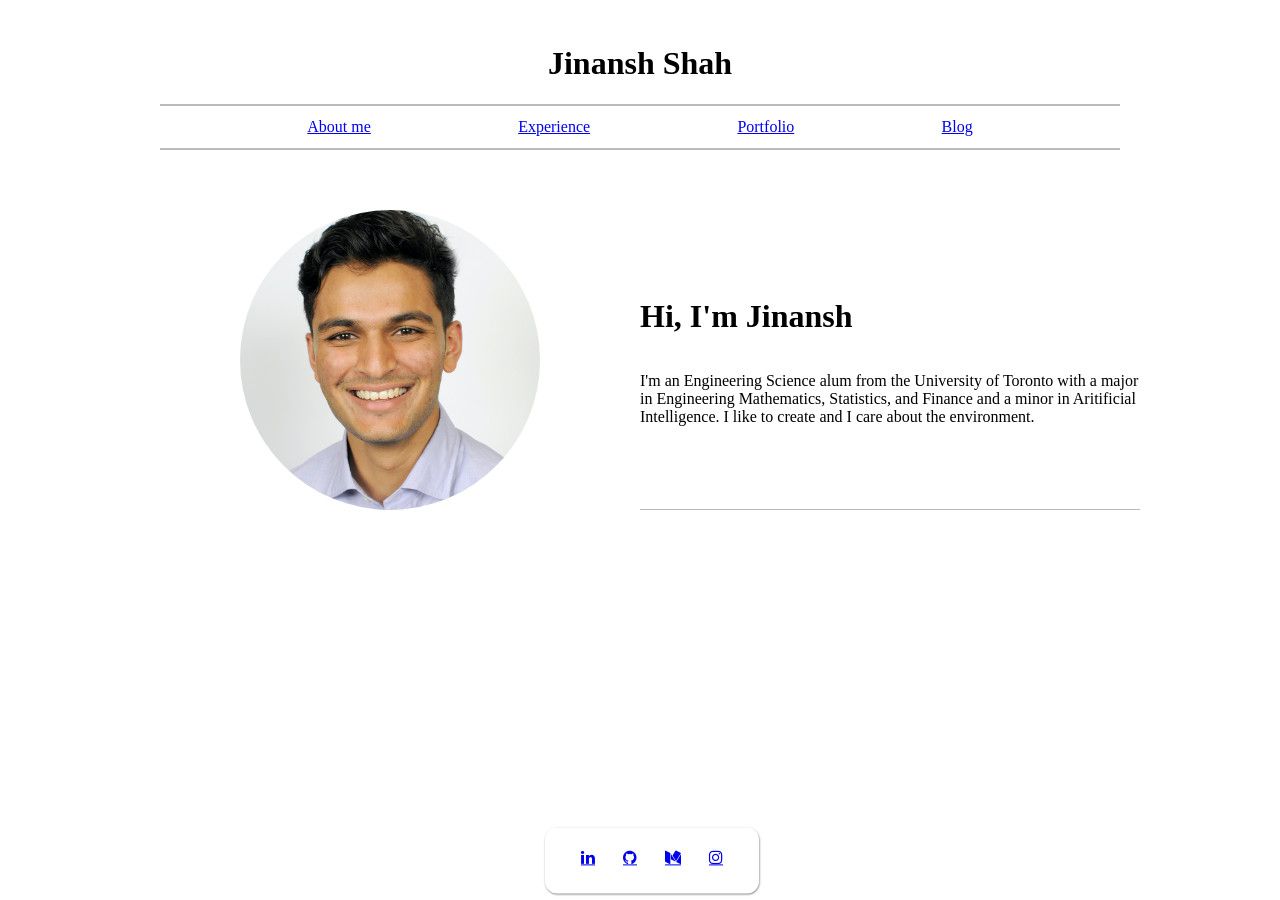
==== index.html @ d00ea39f "adjusted home page" ====
<!DOCTYPE html>
<html>
  <head>
    <script src="index.js"></script>
    <link rel="stylesheet" href="style.css" />
    <meta name="viewport" content="width=device-width, initial-scale=1">
    <title>Jinansh Shah</title>
  </head>
  <body>

    <menu-bar></menu-bar>
    <script src="menuBar.js"></script>
    <div class= "container">
      <div class="left">
        <img class="avatar" src="images/head.JPG" alt="Avatar">
      </div>
      <div class="right" style="border-bottom: 1px solid #bbb">
        <h1>Hi, I'm Jinansh</h1>
        <p>I'm an Engineering Science alum from the University of Toronto with a major in Engineering Mathematics, Statistics, and Finance and a minor in Aritificial Intelligence. I like to create and I care about the environment.</p>
        <!-- <p> On this site you can find out more about the projects I've worked on, read my blogs, and get in touch with me.</p> -->
      </div>
    </div>
    <!-- <profile-card class="center" title="BASc, University Of Toronto" company="Engineering Science - Engineering Mathematics, Statistics, Finance with Artificial Intelligence Minor" date="April 2021"></profile-card>
    <script src="profileCard.js"></script> -->
    <!-- <div class="center subsection">
      <div class="card">
        <h2> Education </h2>
      </div>
      <div class="card" style="margin-top:5%">
        <h2> Skills <h2>
      </div>
    </div>
    <div class= "container">
      <div class="left-text card">
        <h2> Design Strengths </h2>
      </div>
      <div class="right-text card">
        <h2> Areas of Growth </h2>
      </div>
    </div>
    <div class="center bottom">
      <h2> Personal Engineering Design Process </h2>
    </div> -->





    <footer-bar></footer-bar>
    <script src="footerBar.js"></script>
  </body>
</html>
---- style.css ----
/* html{
  display: flex;
  justify-content: center;
} */

summary{
  display: block;
  font-size: 1.5em;
  margin-top: 0.83em;
  margin-bottom: 0.83em;
  margin-left: 0;
  margin-right: 0;
  font-weight: bold;
}
figcaption{
  text-align: center;
  padding: 8px;
}
body{
  margin: auto;
  max-width: 1200px;
}
.card{
  box-shadow: 0.5px 1px 2px #888888;
  border-radius: 12px;
  padding: 24px;
  padding-top: 12px;
  margin-left: 12px;
  margin-right: 12px;
}
.avatar{
  width:300px;
  height:300px;
  object-fit:cover;
  border-radius:50%;
}

.container{
  display:grid;
  grid-template-columns: 50% 50%;
  grid-template-rows: auto;
  padding: 5%;

  max-width: 1000px;
  height: auto;
  margin-left: auto;
  margin-right: auto;
  /* overflow: visible; */
}

.center{
  display:flex;
  flex-direction: column;
  justify-content: center;
  padding: 5%;
  padding-top: 0;
  margin-left: auto;
  margin-right: auto;
  max-width: 1000px;
}

.subsection{
  padding-bottom: 0;
  padding-top: 0;
}

.top{
  padding-top: 10%;
}

.left{
  display: flex;
  justify-content: center;
}

.left-text{
  display:flex;
  flex-direction: column;
  /* justify-content: center; */

  margin-top: 0;
}

.right{
  display:flex;
  flex-direction: column;
  justify-content: center;

  margin-top: 0;
  width: 100%;
}

.right-text{
  display:flex;
  flex-direction: column;

  margin-top: 0;
}

@media screen and (max-width: 800px) {
  .container{
    display:flex;
    flex-direction: column;
    padding: 5%;
  }
  .left-text{
    margin-top: 0;
  }
  .right{
    margin-top: 48px;
  }
  .right-text{
    margin-top: 24px;
  }
  .center{
    margin-top: 0px;
  }
}

@media screen and (max-width: 400px) {
  .avatar{
    width:200px;
    height:200px;
    object-fit:cover;
    border-radius:50%;
  }
  .right{
    margin-top: 12px;
  }
  .container{
    display:flex;
    flex-direction: column;
    padding-bottom: 24px ;
  }
  .bottom{
    padding-bottom: 48px ;
  }
}
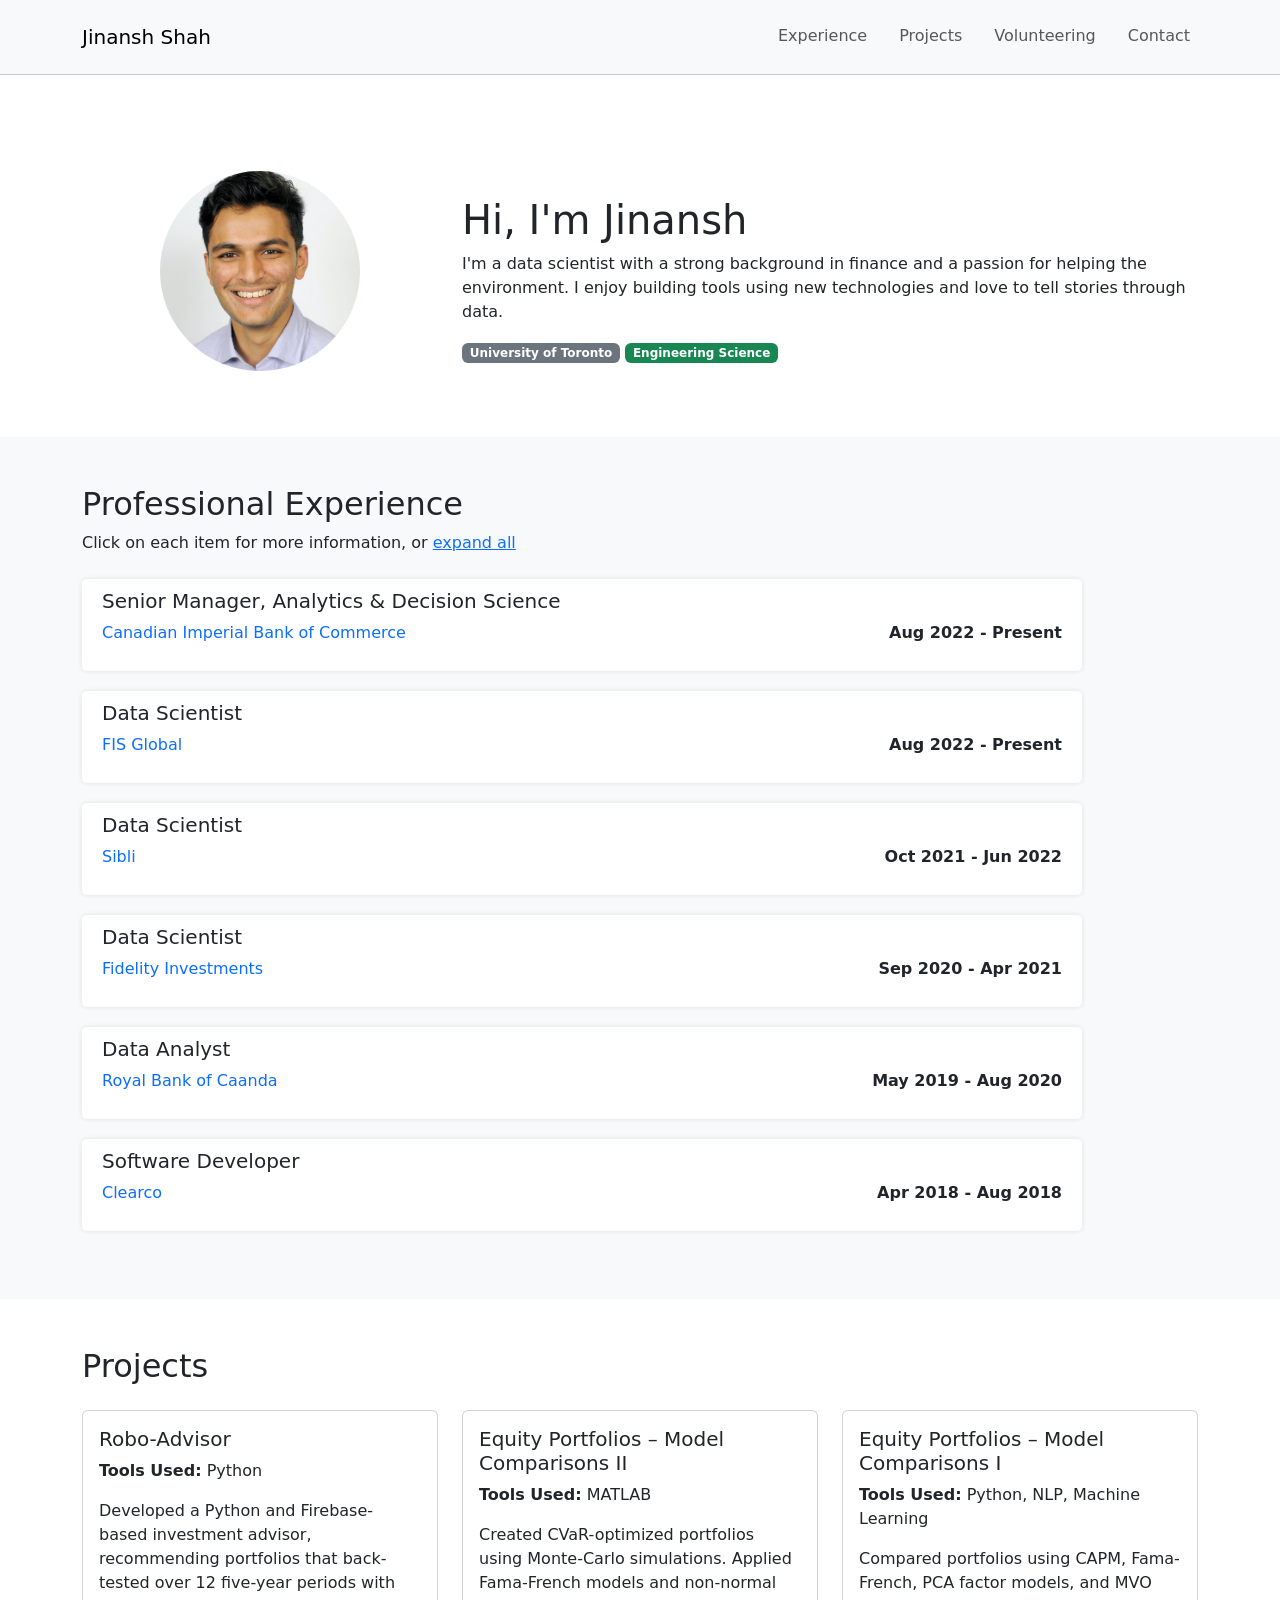
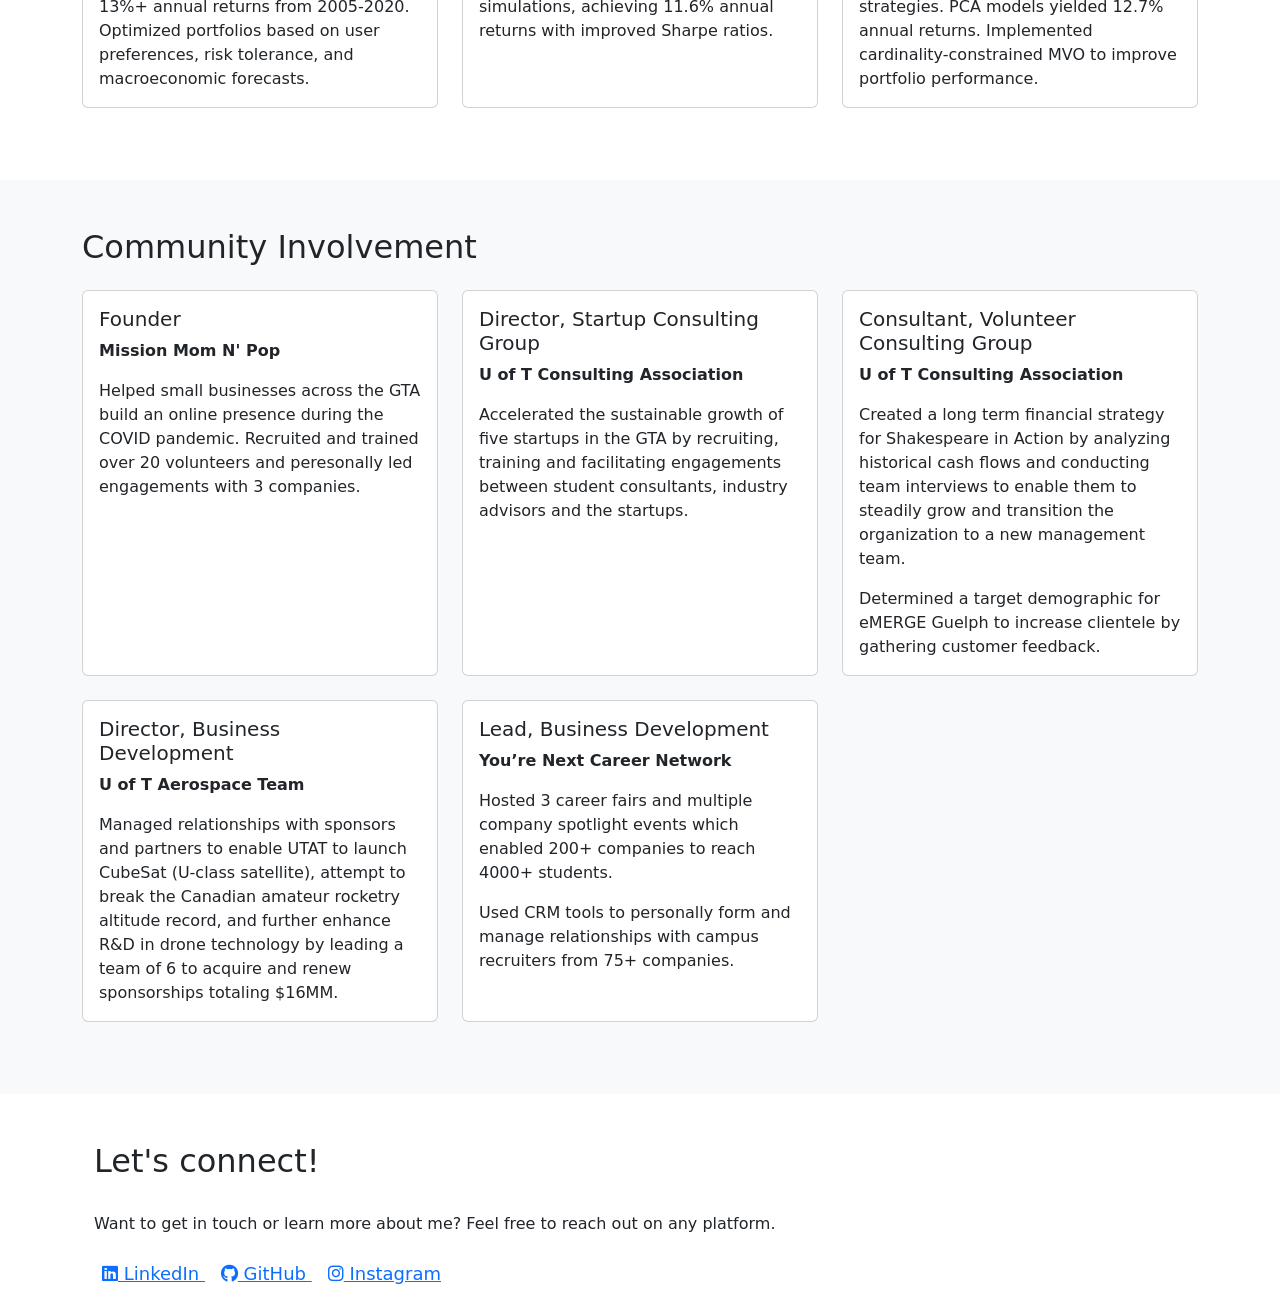
==== commit c1f7495b: "recreated website using bootstrap" ====
--- a/index.html
+++ b/index.html
@@ -1,52 +1,410 @@
 <!DOCTYPE html>
-<html>
-  <head>
-    <script src="index.js"></script>
-    <link rel="stylesheet" href="style.css" />
-    <meta name="viewport" content="width=device-width, initial-scale=1">
-    <title>Jinansh Shah</title>
-  </head>
-  <body>
-
-    <menu-bar></menu-bar>
-    <script src="menuBar.js"></script>
-    <div class= "container">
-      <div class="left">
-        <img class="avatar" src="images/head.JPG" alt="Avatar">
-      </div>
-      <div class="right" style="border-bottom: 1px solid #bbb">
-        <h1>Hi, I'm Jinansh</h1>
-        <p>I'm an Engineering Science alum from the University of Toronto with a major in Engineering Mathematics, Statistics, and Finance and a minor in Aritificial Intelligence. I like to create and I care about the environment.</p>
-        <!-- <p> On this site you can find out more about the projects I've worked on, read my blogs, and get in touch with me.</p> -->
-      </div>
+<html lang="en">
+<head>
+    <meta charset="UTF-8">
+    <meta name="viewport" content="width=device-width, initial-scale=1.0">
+    <meta http-equiv="X-UA-Compatible" content="IE=edge">
+    <title>Jinansh Shah | Data Scientist</title>
+    <link rel="stylesheet" href="style.css">
+     <!-- Bootstrap -->
+    <link href="https://cdn.jsdelivr.net/npm/bootstrap@5.3.0/dist/css/bootstrap.min.css" rel="stylesheet">
+    <!-- Font Awesome for Icons -->
+    <link rel="stylesheet" href="https://cdnjs.cloudflare.com/ajax/libs/font-awesome/6.0.0-beta3/css/all.min.css">
+</head>
+<body>
+    <!-- Navbar -->
+    <nav class="navbar navbar-expand-lg navbar-light bg-light p-3">
+        <div class="container">
+            <a class="navbar-brand" href="#">Jinansh Shah</a>
+            <button class="navbar-toggler" type="button" data-bs-toggle="collapse" data-bs-target="#navbarNav" aria-controls="navbarNav" aria-expanded="false" aria-label="Toggle navigation">
+                <span class="navbar-toggler-icon"></span>
+            </button>
+            <div class="collapse navbar-collapse" id="navbarNav">
+                <ul class="navbar-nav ms-auto nav-underline">
+                    <li class="nav-item">
+                        <a class="nav-link" href="#experience">Experience</a>
+                    </li>
+                    <li class="nav-item">
+                        <a class="nav-link" href="#projects">Projects</a>
+                    </li>
+                    <li class="nav-item">
+                        <a class="nav-link" href="#extracurricular">Volunteering</a>
+                    </li>
+                    <li class="nav-item">
+                        <a class="nav-link" href="#connect">Contact</a> <!-- Added "Connect" link -->
+                    </li>
+                </ul>
+            </div>
+        </div>
+    </nav>
+    <hr class="my-0">
+
+    <!-- Headshot and Welcome Message with Added Padding -->
+    <div class="container mt-5 py-5"> <!-- Added padding on top and bottom -->
+        <div class="row align-items-center">
+            <!-- Headshot -->
+            <div class="col-lg-4 col-md-6 col-sm-12 text-center mb-4 mb-lg-0">
+                <img src="head.JPG" alt="Your Headshot" class="img-fluid rounded-circle" style="max-width: 200px;">
+            </div>
+            <!-- Welcome Message -->
+            <div class="col-lg-8 col-md-6 col-sm-12 text-center text-lg-start">
+                <h1>Hi, I'm Jinansh</h1>
+                <p>I'm a data scientist with a strong background in finance and a passion for helping the environment. I enjoy building tools using new technologies and love to tell stories through data.</p>
+                <p></p>
+                <span class="badge text-bg-secondary">University of Toronto</span>
+                <span class="badge text-bg-success">Engineering Science</span>
+            </div>
+        </div>
     </div>
-    <!-- <profile-card class="center" title="BASc, University Of Toronto" company="Engineering Science - Engineering Mathematics, Statistics, Finance with Artificial Intelligence Minor" date="April 2021"></profile-card>
-    <script src="profileCard.js"></script> -->
-    <!-- <div class="center subsection">
-      <div class="card">
-        <h2> Education </h2>
-      </div>
-      <div class="card" style="margin-top:5%">
-        <h2> Skills <h2>
-      </div>
-    </div>
-    <div class= "container">
-      <div class="left-text card">
-        <h2> Design Strengths </h2>
-      </div>
-      <div class="right-text card">
-        <h2> Areas of Growth </h2>
-      </div>
-    </div>
-    <div class="center bottom">
-      <h2> Personal Engineering Design Process </h2>
-    </div> -->
-
-
-
-
-
-    <footer-bar></footer-bar>
-    <script src="footerBar.js"></script>
-  </body>
+    <!-- <hr class="my-0"> -->
+
+
+
+
+    <!-- Experience Section with Dates on the Left -->
+    <section id="experience" class="py-5 bg-light">
+        <div class="container">
+            <h2 class="mb-2 ">Professional Experience</h2>
+            <p class="mb-4">Click on each item for more information, or <a class="link-underline-opacity-4" data-bs-toggle="collapse" data-bs-target=".multi-collapse" style="margin-top: -4px;">expand all</a></p>
+            <div class="timeline">
+                <!-- Today's Date -->
+                <div class="timeline-item">
+                    <div class="timeline-date" id="today-date"></div>
+                    <div class="timeline-dot"></div>
+                    <h5 id="today-label">Today</h5> <!-- Added id to "Today" h5 -->
+                </div>
+                <!-- Job 1 -->
+                <div class="timeline-item">
+                    <div class="timeline-date">Aug 2022</div>
+                    <div class="timeline-dot"></div>
+                    <div class="timeline-content">
+
+                        <div data-bs-toggle="collapse" href="#job1" role="button" aria-expanded="false" aria-controls="job1">
+                            <h5>
+                                Senior Manager, Analytics & Decision Science
+                            </h5>
+                            <div class="d-flex justify-content-between align-items-center">
+                                <!-- Link to Company -->
+                                <a href="https://cibc.com/" class="link-primary link-underline-opacity-0 me-1" target="_blank">
+                                    <p>Canadian Imperial Bank of Commerce</p>
+                                </a>
+                                <!-- Duration -->
+                                <p><strong>Aug 2022 - Present</strong> </p>
+                            </div>
+                            
+                        </div>
+                        <div class="collapse multi-collapse" id="job1">
+                            
+                            <ul>
+                                <li>
+                                    Generated $10MM by deploying machine learning models and executing strategy to optimize mortgage renewals
+                                </li>
+                                <li>
+                                    Reduced hedging costs by $12MM by developing classification models using scikit-learn, XGBoost and Tableau
+                                </li>
+                                <li>
+                                    Developed and maintained a Client Behaviour Dataset using SAS reducing model development time by 20%
+                                </li>
+                                <li>
+                                    Designed a Model Monitoring framework using SAS, Python, and Tableau enabling error resolution in real-time
+                                </li>
+                                <li>
+                                    Co-founded the Innovation Committee on-boarding 90% of colleagues from cross-functional teams to new tools and technologies through monthly workshops and newsletters
+                                </li>
+                            </ul>
+                        </div>
+                    </div>
+                </div>
+                <!-- Job 2 -->
+                <div class="timeline-item">
+                    <div class="timeline-date">Aug 2022</div>
+                    <div class="timeline-dot"></div>
+                    <div class="timeline-content">
+
+                        <div data-bs-toggle="collapse" href="#job2" role="button" aria-expanded="false" aria-controls="job2">
+                            <h5>
+                                Data Scientist
+                            </h5>
+                            <div class="d-flex justify-content-between align-items-center">
+                                <!-- Link to Company -->
+                                <a href="https://www.fisglobal.com/" class="link-primary link-underline-opacity-0 me-1" target="_blank">
+                                    <p>FIS Global</p>
+                                </a>
+                                <!-- Duration -->
+                                <p><strong>Aug 2022 - Present</strong> </p>
+                            </div>
+                            
+                        </div>
+                        <div class="collapse multi-collapse" id="job2">
+                            <ul>
+                                <li>
+                                    Developed data-driven KPI dashboards using Power BI and SQL, providing the Board of Directors of a publicly traded $46B company with historical and future risks, priorities, and budgets
+                                </li>
+                                <li>
+                                    Reduced manual risk assessment of technology infrastructure used to transfer US$50T worldwide by 99% and automated remediation processes, leveraging data analysis to support technology teams globally
+                                </li>
+                            </ul>
+                        </div>
+                    </div>
+                </div>
+                <!-- Job 3 -->
+                <div class="timeline-item">
+                    <div class="timeline-date">Oct 2021</div>
+                    <div class="timeline-dot"></div>
+                    <div class="timeline-content">
+
+                        <div data-bs-toggle="collapse" href="#job3" role="button" aria-expanded="false" aria-controls="job3">
+                            <h5>
+                                Data Scientist
+                            </h5>
+                            <div class="d-flex justify-content-between align-items-center">
+                                <!-- Link to Company -->
+                                <a href="https://sibli.ai/" class="link-primary link-underline-opacity-0 me-1" target="_blank">
+                                    <p>Sibli</p>
+                                </a>
+                                <!-- Duration -->
+                                <p><strong>Oct 2021 - Jun 2022</strong> </p>
+                            </div>
+                            
+                        </div>
+                        <div class="collapse multi-collapse" id="job3">
+                            <ul>
+                                <li>
+                                    Delivered an LLM model that classified ESG news for a large hedge fund using PyTorch and Scikit Learn
+                                </li>
+                                <li>
+                                    Improved data quality by 95% by evaluating 10,000 news sources and integrating 435 sources to the data pipeline
+                                </li>
+                                <li>
+                                    Trained transformers, summarizers, classifiers and entity recognition models to classify ESG news articles using multiple Azure VMs and GCP BigQuery
+                                </li>
+                            </ul>
+                        </div>
+                    </div>
+                </div>
+                <!-- Job 4 -->
+                <div class="timeline-item">
+                    <div class="timeline-date">Sep 2020</div>
+                    <div class="timeline-dot"></div>
+                    <div class="timeline-content">
+
+                        <div data-bs-toggle="collapse" href="#job4" role="button" aria-expanded="false" aria-controls="job4">
+                            <h5>
+                                Data Scientist
+                            </h5>
+                            <div class="d-flex justify-content-between align-items-center">
+                                <!-- Link to Company -->
+                                <a href="https://www.fidelity.ca/en/" class="link-primary link-underline-opacity-0 me-1" target="_blank">
+                                    <p>Fidelity Investments</p>
+                                </a>
+                                <!-- Duration -->
+                                <p><strong>Sep 2020 - Apr 2021</strong> </p>
+                            </div>
+                            
+                        </div>
+                        <div class="collapse multi-collapse" id="job4">
+                            <ul>
+                                <li>
+                                    Optimized marketing spend by analyzing customer journeys across 10 digital marketing channels and developing a marketing attribution framework using Python and R
+                                </li>
+                                <li>
+                                    Delivered a 25 page thesis comparing Shapley Value Models with other heuristic martketing attribution models
+                                </li>
+                            </ul>
+                        </div>
+                    </div>
+                </div>
+                <!-- Job 5 -->
+                <div class="timeline-item">
+                    <div class="timeline-date">May 2019</div>
+                    <div class="timeline-dot"></div>
+                    <div class="timeline-content">
+
+                        <div data-bs-toggle="collapse" href="#job5" role="button" aria-expanded="false" aria-controls="job5">
+                            <h5>
+                                Data Analyst
+                            </h5>
+                            <div class="d-flex justify-content-between align-items-center">
+                                <!-- Link to Company -->
+                                <a href="https://www.rbcroyalbank.com/" class="link-primary link-underline-opacity-0 me-1" target="_blank">
+                                    <p>Royal Bank of Caanda</p>
+                                </a>
+                                <!-- Duration -->
+                                <p><strong>May 2019 - Aug 2020</strong> </p>
+                            </div>
+                            
+                        </div>
+                        <div class="collapse multi-collapse" id="job5">
+                            <ul>
+                                <li>
+                                    Improved resource allocation of a $300B portfolio by developing a highly accurate time-series forecast of mortgage acquisition and funding - monthly MAPE 4%
+                                </li>
+                                <li>
+                                    Reduced yearly acquisition costs by $5-7MM by developing a Profit and Loss model using SAS and VBA
+                                </li>
+                                <li>
+                                    Won the Personal & Commercial Banking award for significantly improving team performance - nominated by over 30 team members
+                                </li>
+                            </ul>
+                        </div>
+                    </div>
+                </div>
+                <!-- Job 6 -->
+                <div class="timeline-item">
+                    <div class="timeline-date">Apr 2018</div>
+                    <div class="timeline-dot"></div>
+                    <div class="timeline-content">
+
+                        <div data-bs-toggle="collapse" href="#job6" role="button" aria-expanded="false" aria-controls="job6">
+                            <h5>
+                                Software Developer
+                            </h5>
+                            <div class="d-flex justify-content-between align-items-center">
+                                <!-- Link to Company -->
+                                <a href="https://clear.co/" class="link-primary link-underline-opacity-0 me-1" target="_blank">
+                                    <p>Clearco</p>
+                                </a>
+                                <!-- Duration -->
+                                <p><strong>Apr 2018 - Aug 2018</strong> </p>
+                            </div>
+                            
+                        </div>
+                        <div class="collapse multi-collapse" id="job6">
+                            <ul>
+                                <li>
+                                    Enabled the investment team to generate custom investment offers for e-commerce businesses by projecting cash flows, maintaining IRR, extrapolating the offer space and creating a user interface using Vue.js, node.js, and SQL
+                                </li>
+                                <li>
+                                    Accelerated the offer approval process by 5-7 days by automating background checks and payment plan creation using various external APIs
+                                </li>
+                            </ul>
+                        </div>
+                    </div>
+                </div>
+            </div>
+        </div>
+    </section>
+
+
+    <!-- Projects Section -->
+    <section id="projects" class="py-5">
+        <div class="container">
+            <h2 class="mb-4">Projects</h2>
+            <div class="row">
+                <!-- Project 1 -->
+                <div class="col-lg-4 col-md-6 mb-4">
+                    <div class="card h-100">
+                        <div class="card-body">
+                            <h5 class="card-title">Robo-Advisor</h5>
+                            <p class="card-text"><strong>Tools Used:</strong> Python</p>
+                            <p class="card-text">
+                                Developed a Python and Firebase-based investment advisor, recommending portfolios that back-tested over 12 five-year periods with 13%+ annual returns from 2005-2020. Optimized portfolios based on user preferences, risk tolerance, and macroeconomic forecasts.
+                            </p>
+                        </div>
+                    </div>
+                </div>
+                <!-- Project 2 -->
+                <div class="col-lg-4 col-md-6 mb-4">
+                    <div class="card h-100">
+                        <div class="card-body">
+                            <h5 class="card-title">Equity Portfolios – Model Comparisons II</h5>
+                            <p class="card-text"><strong>Tools Used:</strong> MATLAB</p>
+                            <p class="card-text">Created CVaR-optimized portfolios using Monte-Carlo simulations. Applied Fama-French models and non-normal simulations, achieving 11.6% annual returns with improved Sharpe ratios.</p>
+                        </div>
+                    </div>
+                </div>
+                <!-- Add more projects as needed -->
+                <div class="col-lg-4 col-md-6 mb-4">
+                    <div class="card h-100">
+                        <div class="card-body">
+                            <h5 class="card-title">Equity Portfolios – Model Comparisons I</h5>
+                            <p class="card-text"><strong>Tools Used:</strong> Python, NLP, Machine Learning</p>
+                            <p class="card-text">Compared portfolios using CAPM, Fama-French, PCA factor models, and MVO strategies. PCA models yielded 12.7% annual returns. Implemented cardinality-constrained MVO to improve portfolio performance.</p>
+                        </div>
+                    </div>
+                </div>
+            </div>
+        </div>
+    </section>
+
+
+    <!-- Extracurricular Involvement Section -->
+    <section id="extracurricular" class="py-5 bg-light">
+        <div class="container">
+            <h2 class="mb-4">Community Involvement</h2>
+            <div class="row">
+                <div class="col-lg-4 col-md-6 mb-4">
+                    <div class="card h-100">
+                        <div class="card-body">
+                            <h5 class="card-title">Founder</h5>
+                            <p class="card-text"><strong>Mission Mom N' Pop</strong></p>
+                            <p class="card-text">Helped small businesses across the GTA build an online presence during the COVID pandemic. Recruited and trained over 20 volunteers and peresonally led engagements with 3 companies.</p>
+                        </div>
+                    </div>
+                </div>
+                <!-- Involvement 1 -->
+                <div class="col-lg-4 col-md-6 mb-4">
+                    <div class="card h-100">
+                        <div class="card-body">
+                            <h5 class="card-title">Director, Startup Consulting Group</h5>
+                            <p class="card-text"><strong>U of T Consulting Association</strong></p>
+                            <p class="card-text">Accelerated the sustainable growth of five startups in the GTA by recruiting, training and facilitating engagements between student consultants, industry advisors and the startups.</p>
+                        </div>
+                    </div>
+                </div>
+                <!-- Involvement 2 -->
+                <div class="col-lg-4 col-md-6 mb-4">
+                    <div class="card h-100">
+                        <div class="card-body">
+                            <h5 class="card-title">Consultant, Volunteer Consulting Group</h5>
+                            <p class="card-text"><strong>U of T Consulting Association</strong></p>
+                            <p class="card-text">Created a long term financial strategy for Shakespeare in Action by analyzing historical cash flows and conducting team interviews to enable them to steadily grow and transition the organization to a new management team. </p>
+                            <p class="card-text">Determined a target demographic for eMERGE Guelph to increase clientele by gathering customer feedback.</p>
+                        </div>
+                    </div>
+                </div>
+                <div class="col-lg-4 col-md-6 mb-4">
+                    <div class="card h-100">
+                        <div class="card-body">
+                            <h5 class="card-title">Director, Business Development</h5>
+                            <p class="card-text"><strong>U of T Aerospace Team</strong></p>
+                            <p class="card-text">Managed relationships with sponsors and partners to enable UTAT to launch CubeSat (U-class satellite), attempt to break the Canadian amateur rocketry altitude record, and further enhance R&D in drone technology by leading a team of 6 to acquire and renew sponsorships totaling $16MM.</p>
+                        </div>
+                    </div>
+                </div>
+                <div class="col-lg-4 col-md-6 mb-4">
+                    <div class="card h-100">
+                        <div class="card-body">
+                            <h5 class="card-title">Lead, Business Development</h5>
+                            <p class="card-text"><strong>You’re Next Career Network</strong></p>
+                            <p class="card-text">Hosted 3 career fairs and multiple company spotlight events which enabled 200+ companies to reach 4000+ students. </p>
+                            <p class="card-text">Used CRM tools to personally form and manage relationships with campus recruiters from 75+ companies.</p>
+                        </div>
+                    </div>
+                </div>
+            </div>
+        </div>
+    </section>
+
+    <!-- Footer -->
+    <footer id="connect" class="text-center text-lg-start">
+        <div class="container p-4">
+            <h2 class="py-4">Let's connect! </h2>
+            <p class="mb-4">Want to get in touch or learn more about me? Feel free to reach out on any platform.</p>
+            <a href="https://linkedin.com/in/jinanshshah" target="_blank">
+                <i class="fab fa-linkedin"></i> LinkedIn
+            </a> 
+            <a href="https://github.com/jshah98" target="_blank">
+                <i class="fab fa-github"></i> GitHub
+            </a> 
+            <a href="https://instagram.com/jshah98" target="_blank">
+                <i class="fab fa-instagram"></i> Instagram
+            </a>
+        </div>
+    </footer>
+
+
+    <script src="https://cdn.jsdelivr.net/npm/bootstrap@5.3.0/dist/js/bootstrap.bundle.min.js"></script>
+    <script src="scripts.js"></script>
+</body>
 </html>
--- a/style.css
+++ b/style.css
@@ -1,138 +1,101 @@
-/* html{
-  display: flex;
-  justify-content: center;
-} */
-
-summary{
-  display: block;
-  font-size: 1.5em;
-  margin-top: 0.83em;
-  margin-bottom: 0.83em;
-  margin-left: 0;
-  margin-right: 0;
-  font-weight: bold;
-}
-figcaption{
-  text-align: center;
-  padding: 8px;
-}
-body{
-  margin: auto;
-  max-width: 1200px;
-}
-.card{
-  box-shadow: 0.5px 1px 2px #888888;
-  border-radius: 12px;
-  padding: 24px;
-  padding-top: 12px;
-  margin-left: 12px;
-  margin-right: 12px;
-}
-.avatar{
-  width:300px;
-  height:300px;
-  object-fit:cover;
-  border-radius:50%;
+/* Timeline Styles */
+.timeline {
+    position: relative;
+    margin: 0;
+    padding: 0;
+    list-style: none;
 }
 
-.container{
-  display:grid;
-  grid-template-columns: 50% 50%;
-  grid-template-rows: auto;
-  padding: 5%;
-
-  max-width: 1000px;
-  height: auto;
-  margin-left: auto;
-  margin-right: auto;
-  /* overflow: visible; */
+.timeline-item {
+    display: flex;
+    align-items: center;
+    margin-bottom: 40px;
 }
 
-.center{
-  display:flex;
-  flex-direction: column;
-  justify-content: center;
-  padding: 5%;
-  padding-top: 0;
-  margin-left: auto;
-  margin-right: auto;
-  max-width: 1000px;
+.timeline-dot {
+    width: 20px;
+    height: 20px;
+    background-color: #007bff;
+    border-radius: 50%; /* Keeps the dot circular */
+    border: 2px solid #fff;
+    z-index: 1;
+    margin-right: 15px;
+    position: relative;
+    left: -10px; /* Ensures dot is centered on the line */
 }
 
-.subsection{
-  padding-bottom: 0;
-  padding-top: 0;
+.timeline-content {
+    padding: 10px 20px;
+    background-color: #fff;
+    border-radius: 5px;
+    box-shadow: 0 0 5px rgba(0, 0, 0, 0.1);
+    flex-grow: 1;
+    max-width: 1000px;
 }
 
-.top{
-  padding-top: 10%;
+/* Position the dates to the left of the line */
+.timeline-date {
+    font-size: 14px;
+    color: #6c757d;
+    width: 100px;
+    text-align: right;
+    margin-right: 20px;
+    position: relative;
 }
 
-.left{
-  display: flex;
-  justify-content: center;
+/* Line connecting dots */
+.timeline-item::before {
+    content: '';
+    position: absolute;
+    left: 118px; /* Position of the line in relation to the dot */
+    top: 25px;
+    bottom: -64px;
+    width: 2px;
+    background-color: #007bff;
 }
 
-.left-text{
-  display:flex;
-  flex-direction: column;
-  /* justify-content: center; */
-
-  margin-top: 0;
+.timeline-item:last-child::before {
+    bottom: 0;
 }
 
-.right{
-  display:flex;
-  flex-direction: column;
-  justify-content: center;
 
-  margin-top: 0;
-  width: 100%;
+footer a{
+    margin: 0px 8px; /* Adds space between the icon and text */
+    font-size: 18px; /* Adjusts the icon size */
 }
 
-.right-text{
-  display:flex;
-  flex-direction: column;
-
-  margin-top: 0;
+img.rounded-circle {
+    object-fit: cover; /* Ensures the image content fits nicely within the circle */
+    width: 200px;      /* Set a fixed width */
+    height: 200px;     /* Set a fixed height to maintain a perfect circle */
+    margin-bottom: 5%;
 }
 
-@media screen and (max-width: 800px) {
-  .container{
-    display:flex;
-    flex-direction: column;
-    padding: 5%;
-  }
-  .left-text{
-    margin-top: 0;
-  }
-  .right{
-    margin-top: 48px;
-  }
-  .right-text{
-    margin-top: 24px;
-  }
-  .center{
-    margin-top: 0px;
-  }
+
+/* Media query to hide the timeline below 1400px */
+@media (max-width: 1400px) {
+    .timeline-date, /* Hide dates */
+    .timeline-dot,  /* Hide dots */
+    .timeline-item::before, /* Hide lines */
+    #today-date, /* Hide the "Today's Date" timeline item */
+    #today-label { /* Hide only the "Today" label */
+        display: none;
+    }
+
+    /* Make sure the content takes the full width without the dot */
+    .timeline-item {
+        display: block; /* Ensure that the cards behave as full-width blocks */
+        margin-bottom: 20px; /* Adjust margin for cleaner spacing */
+    }
 }
 
-@media screen and (max-width: 400px) {
-  .avatar{
-    width:200px;
-    height:200px;
-    object-fit:cover;
-    border-radius:50%;
-  }
-  .right{
-    margin-top: 12px;
-  }
-  .container{
-    display:flex;
-    flex-direction: column;
-    padding-bottom: 24px ;
-  }
-  .bottom{
-    padding-bottom: 48px ;
-  }
+/* Hide dates on smaller screens */
+@media (max-width: 768px) {
+    .timeline-date {
+        display: none;
+    }
+
+    .timeline-dot {
+        left: 0; /* Adjust the dot position for smaller screens */
+    }
 }
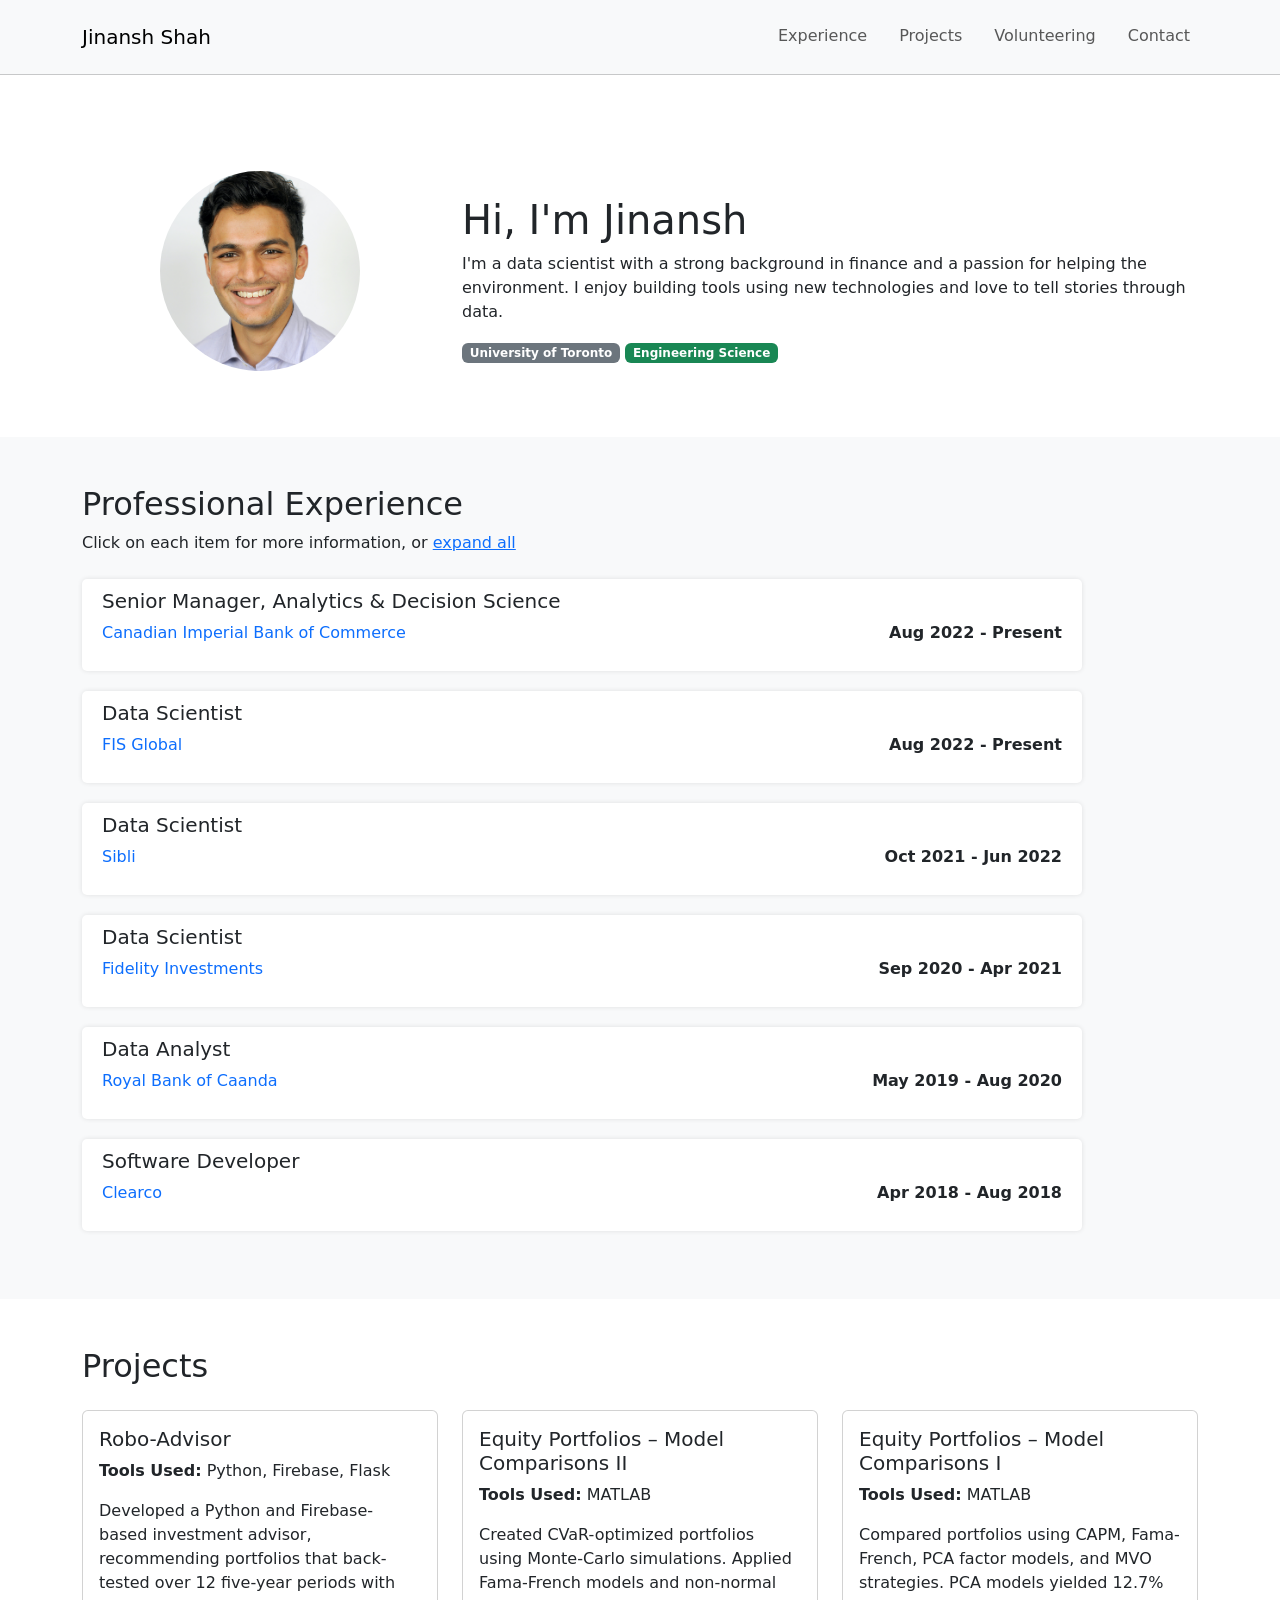
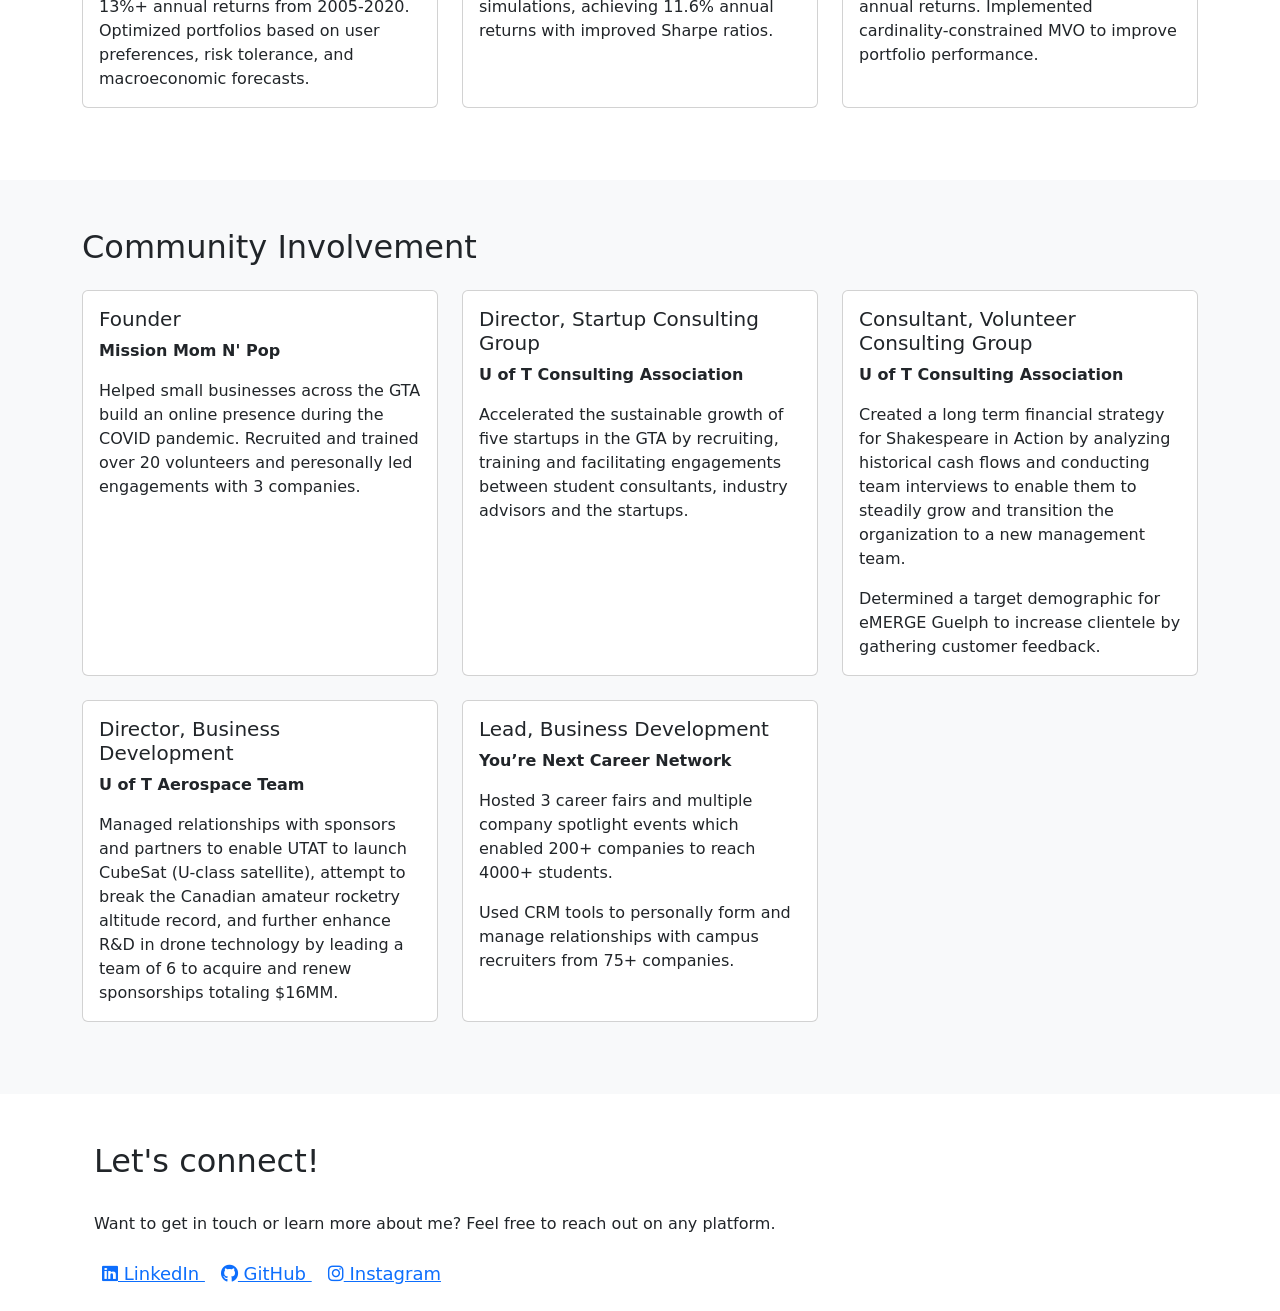
==== commit fbcecf78: "updated tools used" ====
--- a/index.html
+++ b/index.html
@@ -296,7 +296,7 @@
                     <div class="card h-100">
                         <div class="card-body">
                             <h5 class="card-title">Robo-Advisor</h5>
-                            <p class="card-text"><strong>Tools Used:</strong> Python</p>
+                            <p class="card-text"><strong>Tools Used:</strong> Python, Firebase, Flask</p>
                             <p class="card-text">
                                 Developed a Python and Firebase-based investment advisor, recommending portfolios that back-tested over 12 five-year periods with 13%+ annual returns from 2005-2020. Optimized portfolios based on user preferences, risk tolerance, and macroeconomic forecasts.
                             </p>
@@ -318,7 +318,7 @@
                     <div class="card h-100">
                         <div class="card-body">
                             <h5 class="card-title">Equity Portfolios – Model Comparisons I</h5>
-                            <p class="card-text"><strong>Tools Used:</strong> Python, NLP, Machine Learning</p>
+                            <p class="card-text"><strong>Tools Used:</strong> MATLAB</p>
                             <p class="card-text">Compared portfolios using CAPM, Fama-French, PCA factor models, and MVO strategies. PCA models yielded 12.7% annual returns. Implemented cardinality-constrained MVO to improve portfolio performance.</p>
                         </div>
                     </div>
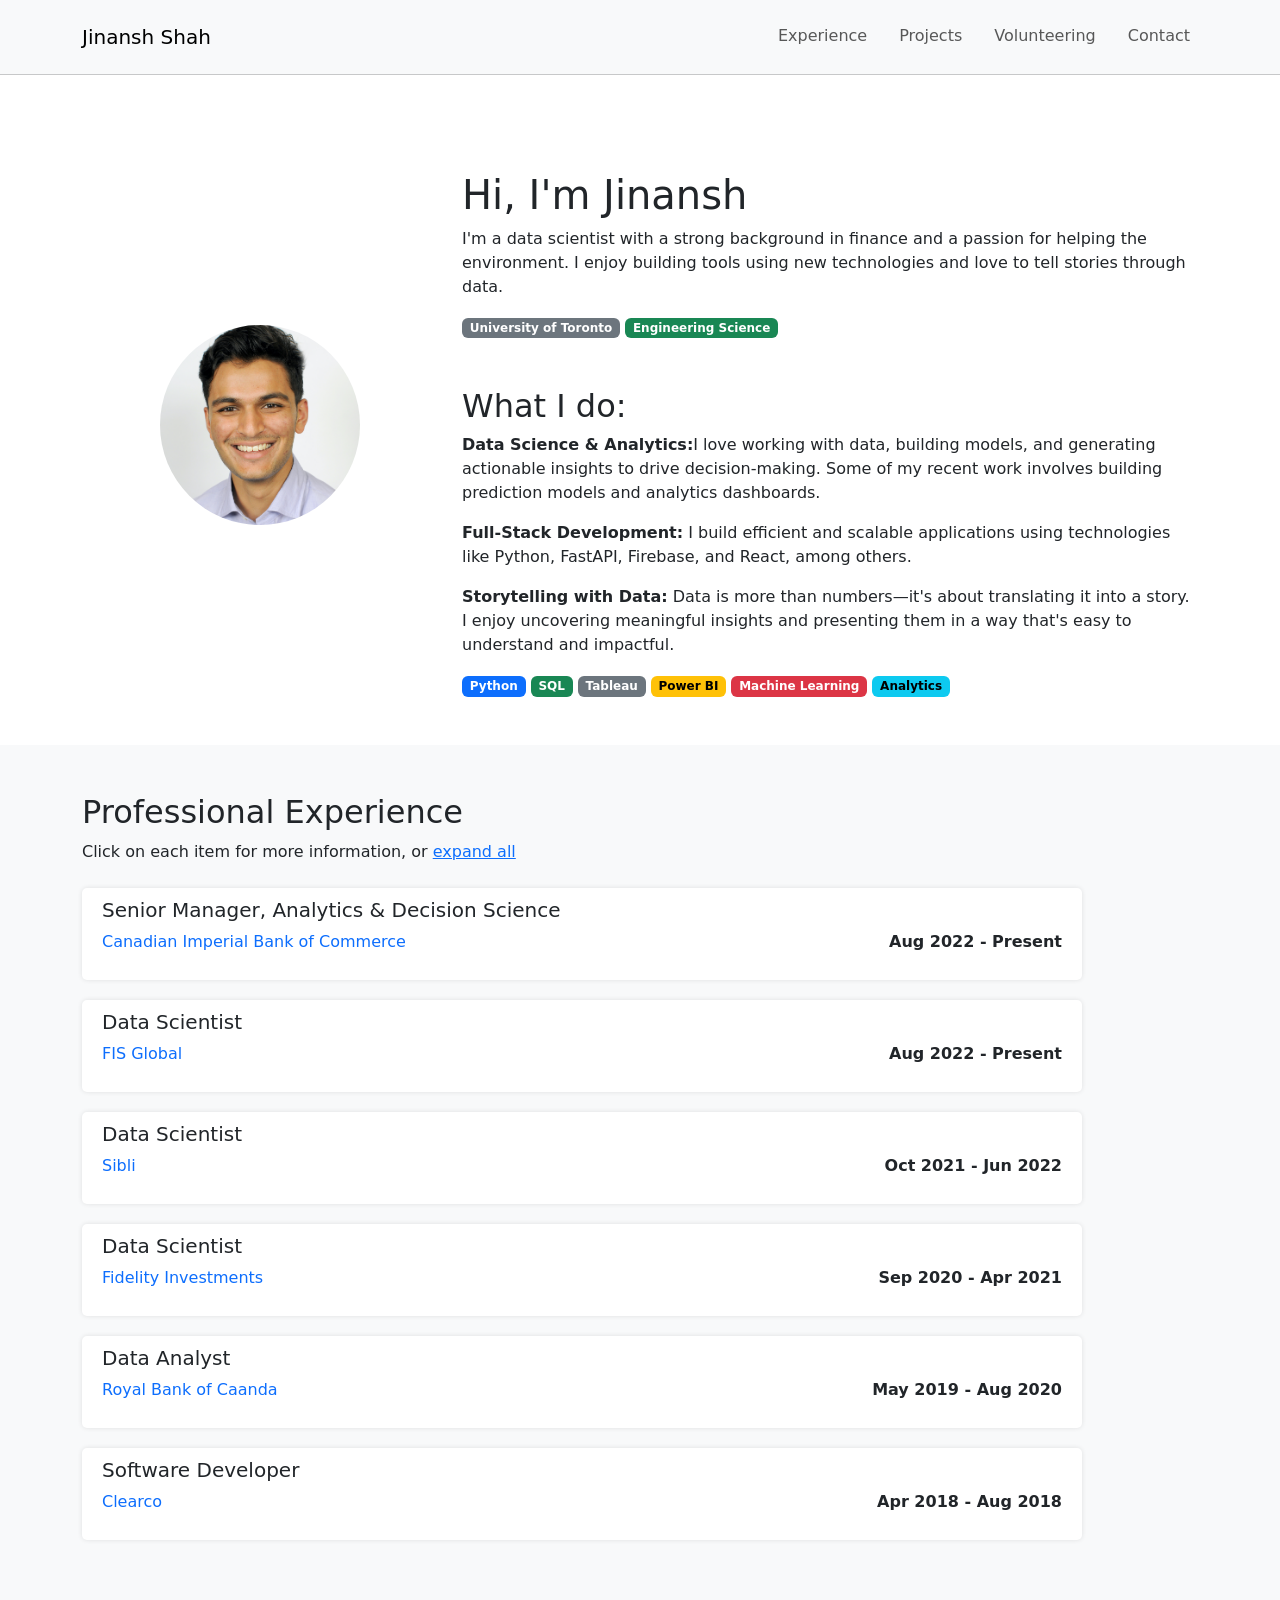
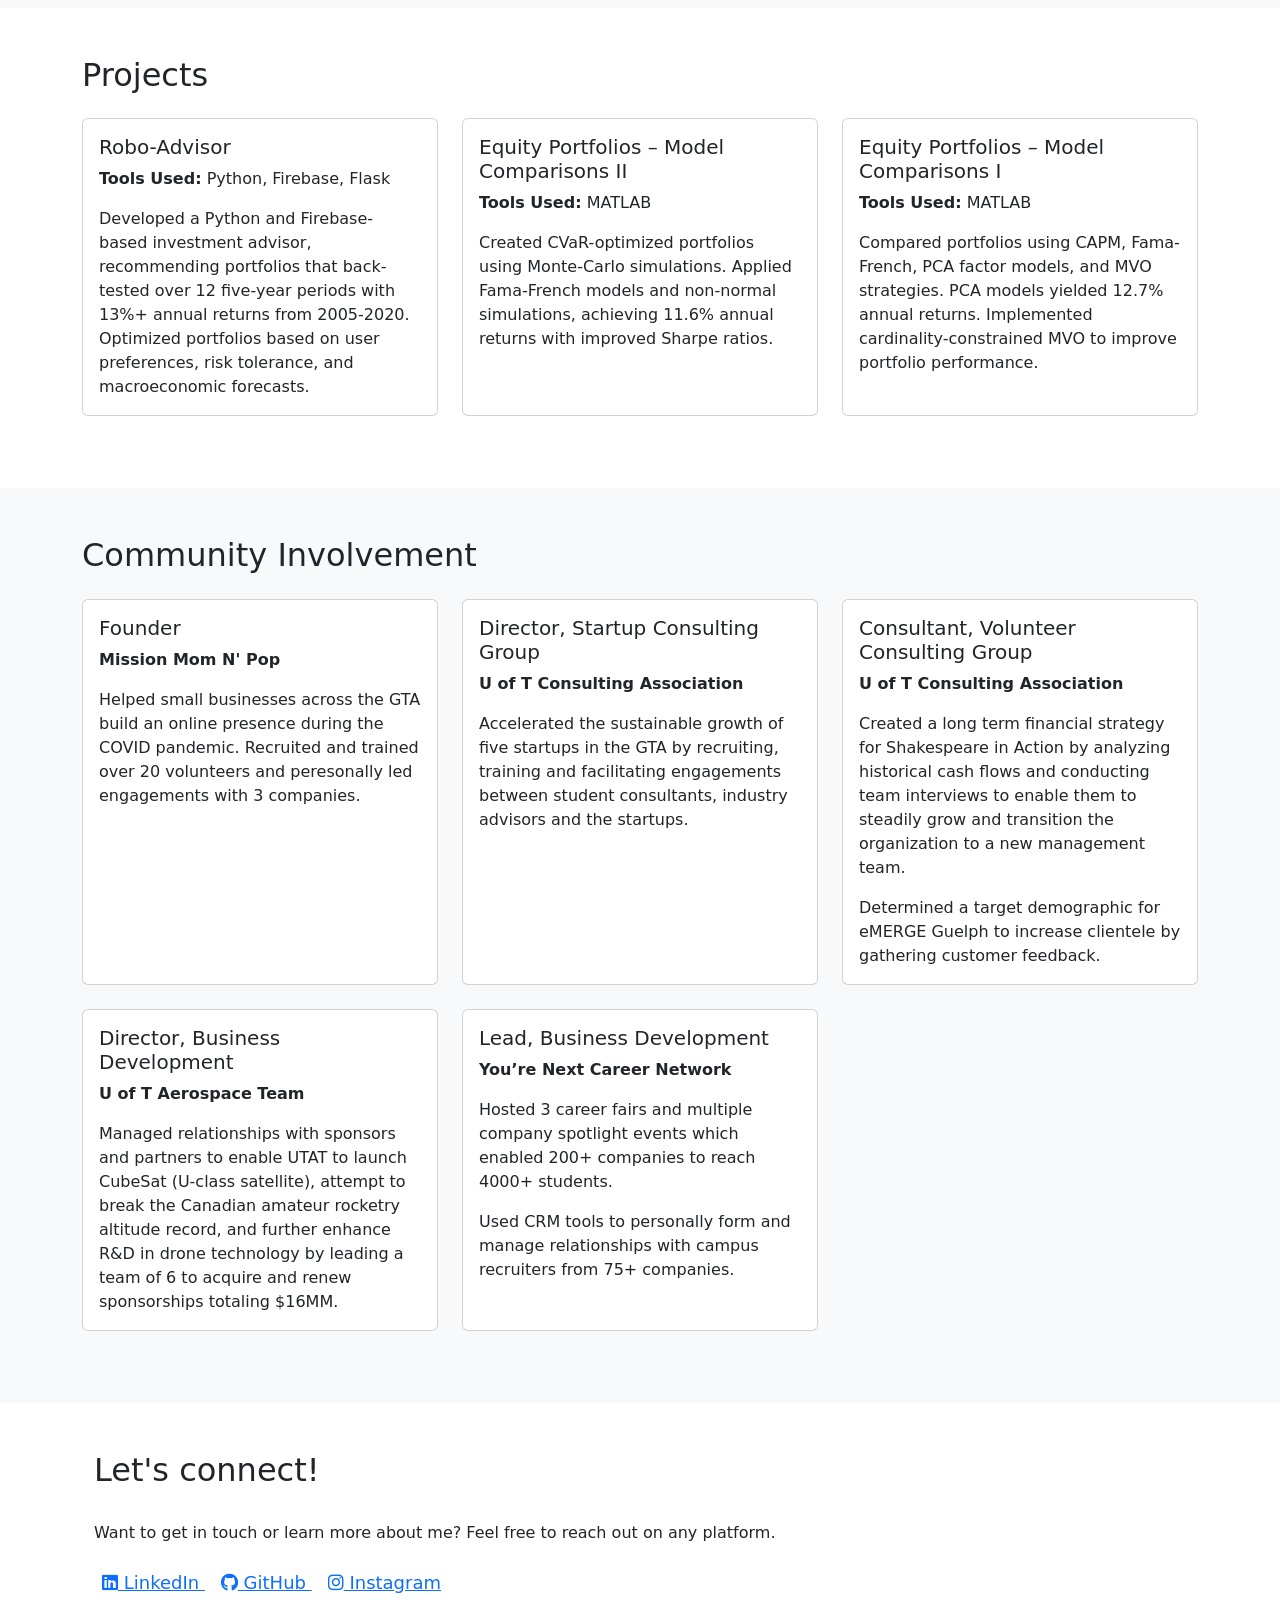
==== commit e435c2f3: "added tags and what i do section" ====
--- a/index.html
+++ b/index.html
@@ -53,6 +53,19 @@
                 <p></p>
                 <span class="badge text-bg-secondary">University of Toronto</span>
                 <span class="badge text-bg-success">Engineering Science</span>
+                <h2 class="mt-5">What I do: </h2>
+                <p>
+                    <strong>Data Science & Analytics:</strong>I love working with data, building models, and generating actionable insights to drive decision-making. Some of my recent work involves building prediction models and analytics dashboards.
+                </p>
+                <p><strong>Full-Stack Development:</strong> I build efficient and scalable applications using technologies like Python, FastAPI, Firebase, and React, among others.</p>
+                <p><strong>Storytelling with Data:</strong> Data is more than numbers—it's about translating it into a story. I enjoy uncovering meaningful insights and presenting them in a way that's easy to understand and impactful.</p>
+
+                <span class="badge text-bg-primary">Python</span>
+                <span class="badge text-bg-success">SQL</span>
+                <span class="badge text-bg-secondary">Tableau</span>
+                <span class="badge text-bg-warning">Power BI</span>
+                <span class="badge text-bg-danger">Machine Learning</span>
+                <span class="badge text-bg-info">Analytics</span>
             </div>
         </div>
     </div>
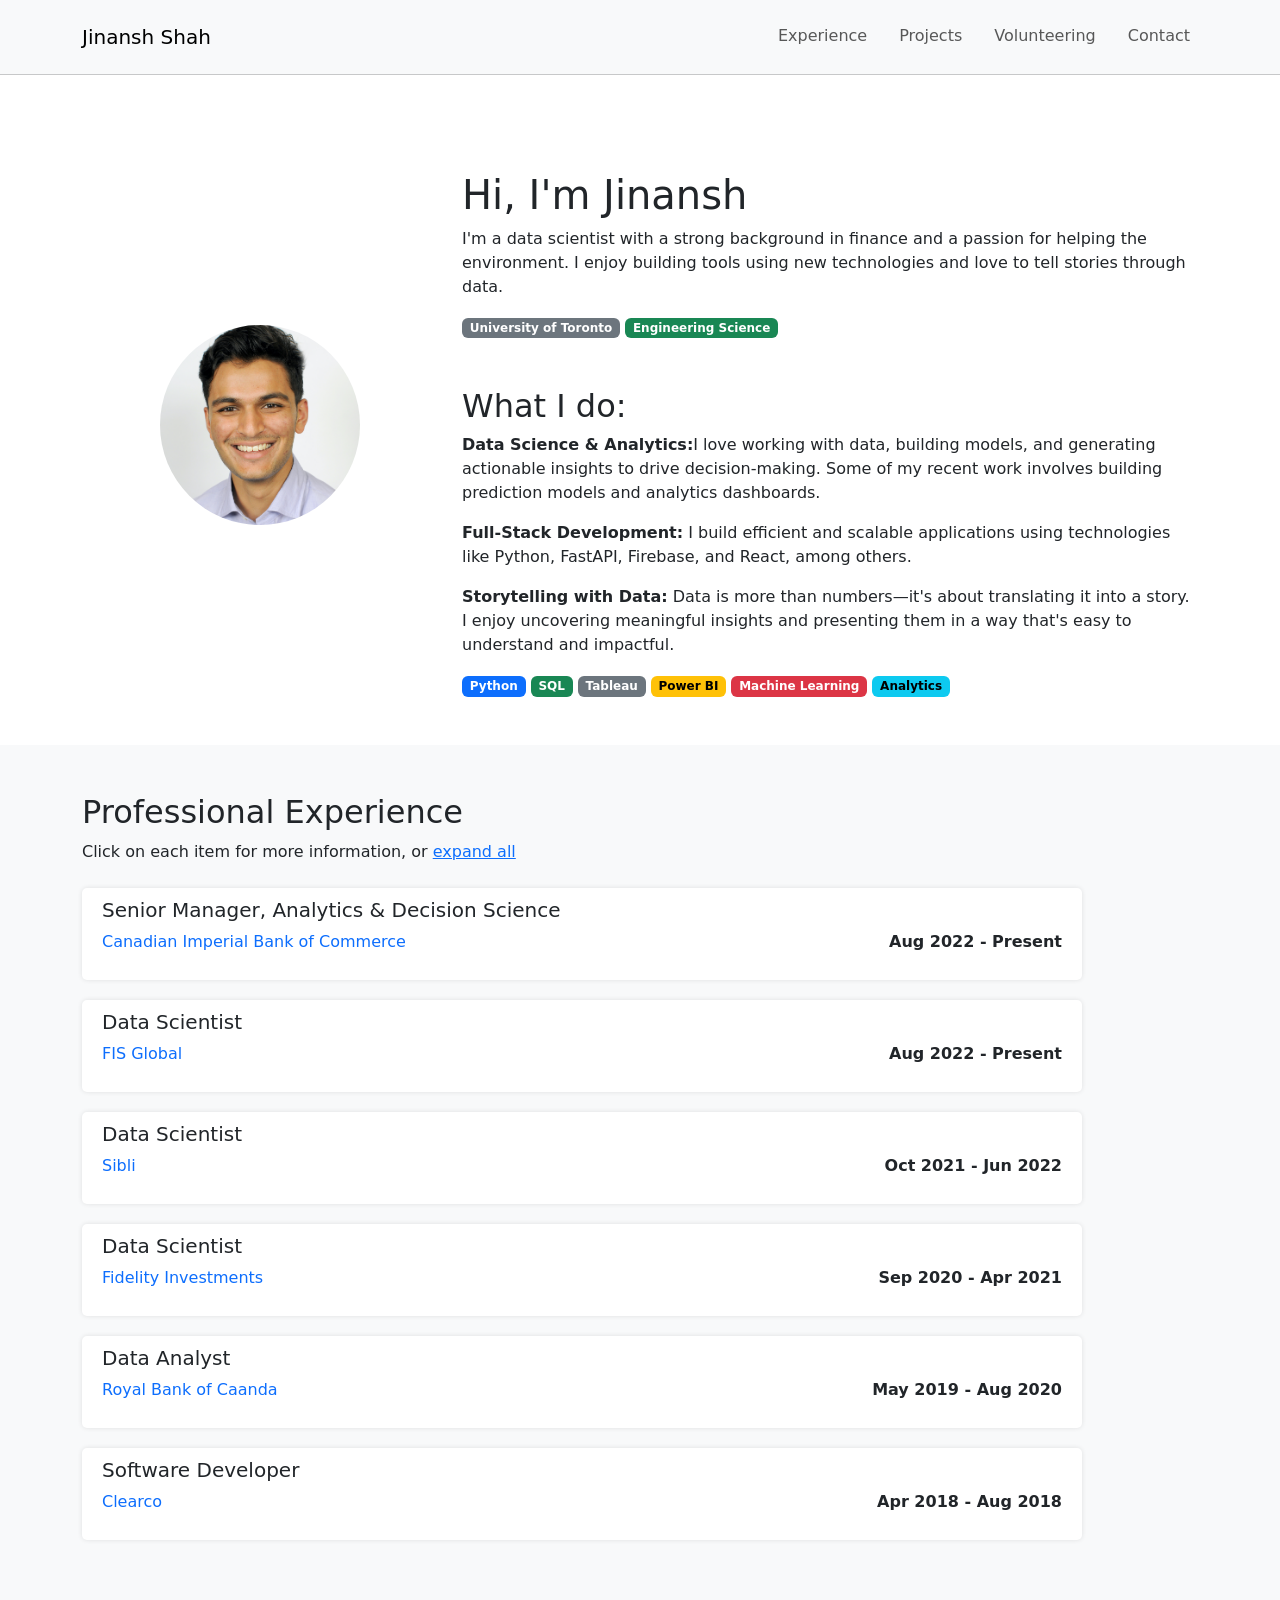
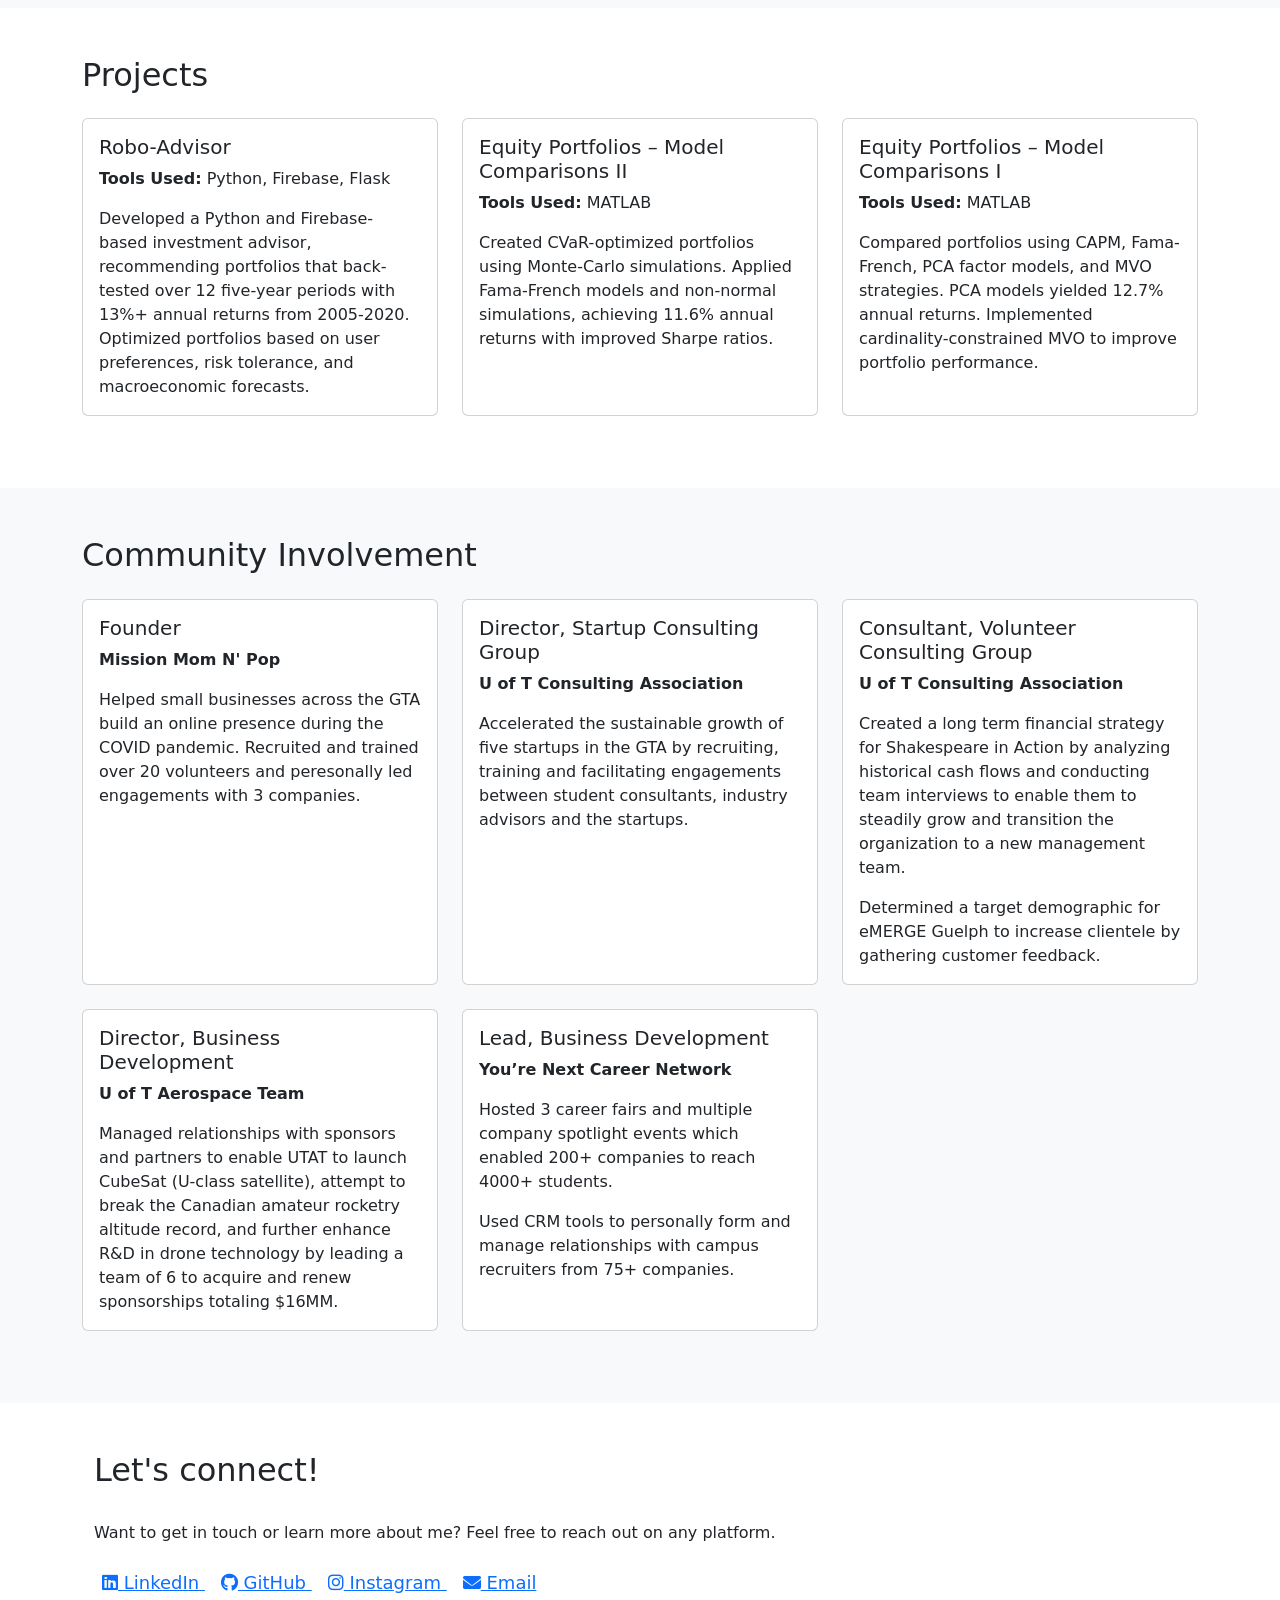
==== commit e5daa042: "added email to footer" ====
--- a/index.html
+++ b/index.html
@@ -413,6 +413,9 @@
             <a href="https://instagram.com/jshah98" target="_blank">
                 <i class="fab fa-instagram"></i> Instagram
             </a>
+            <a href="mailto:jinanshshah98@gmail.com" target="_blank">
+                <i class="fas fa-envelope"></i> Email
+            </a>
         </div>
     </footer>
 
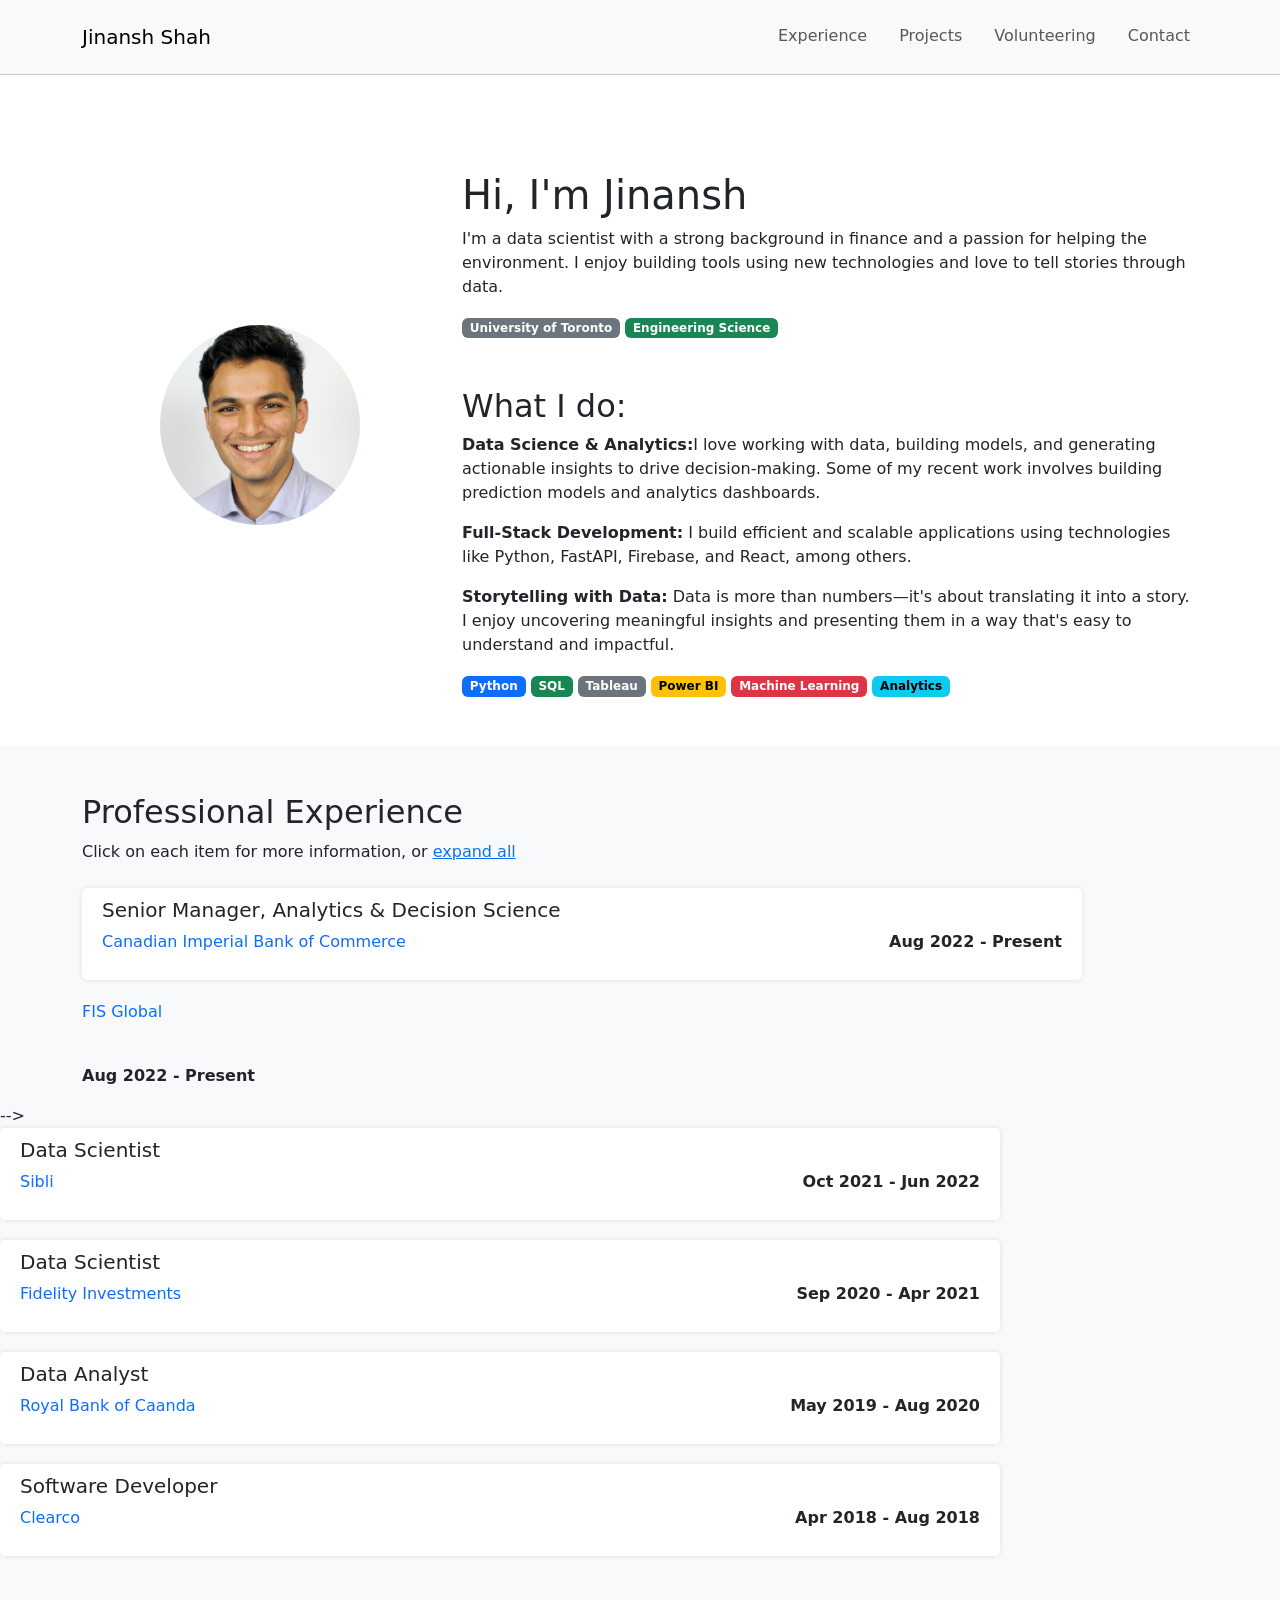
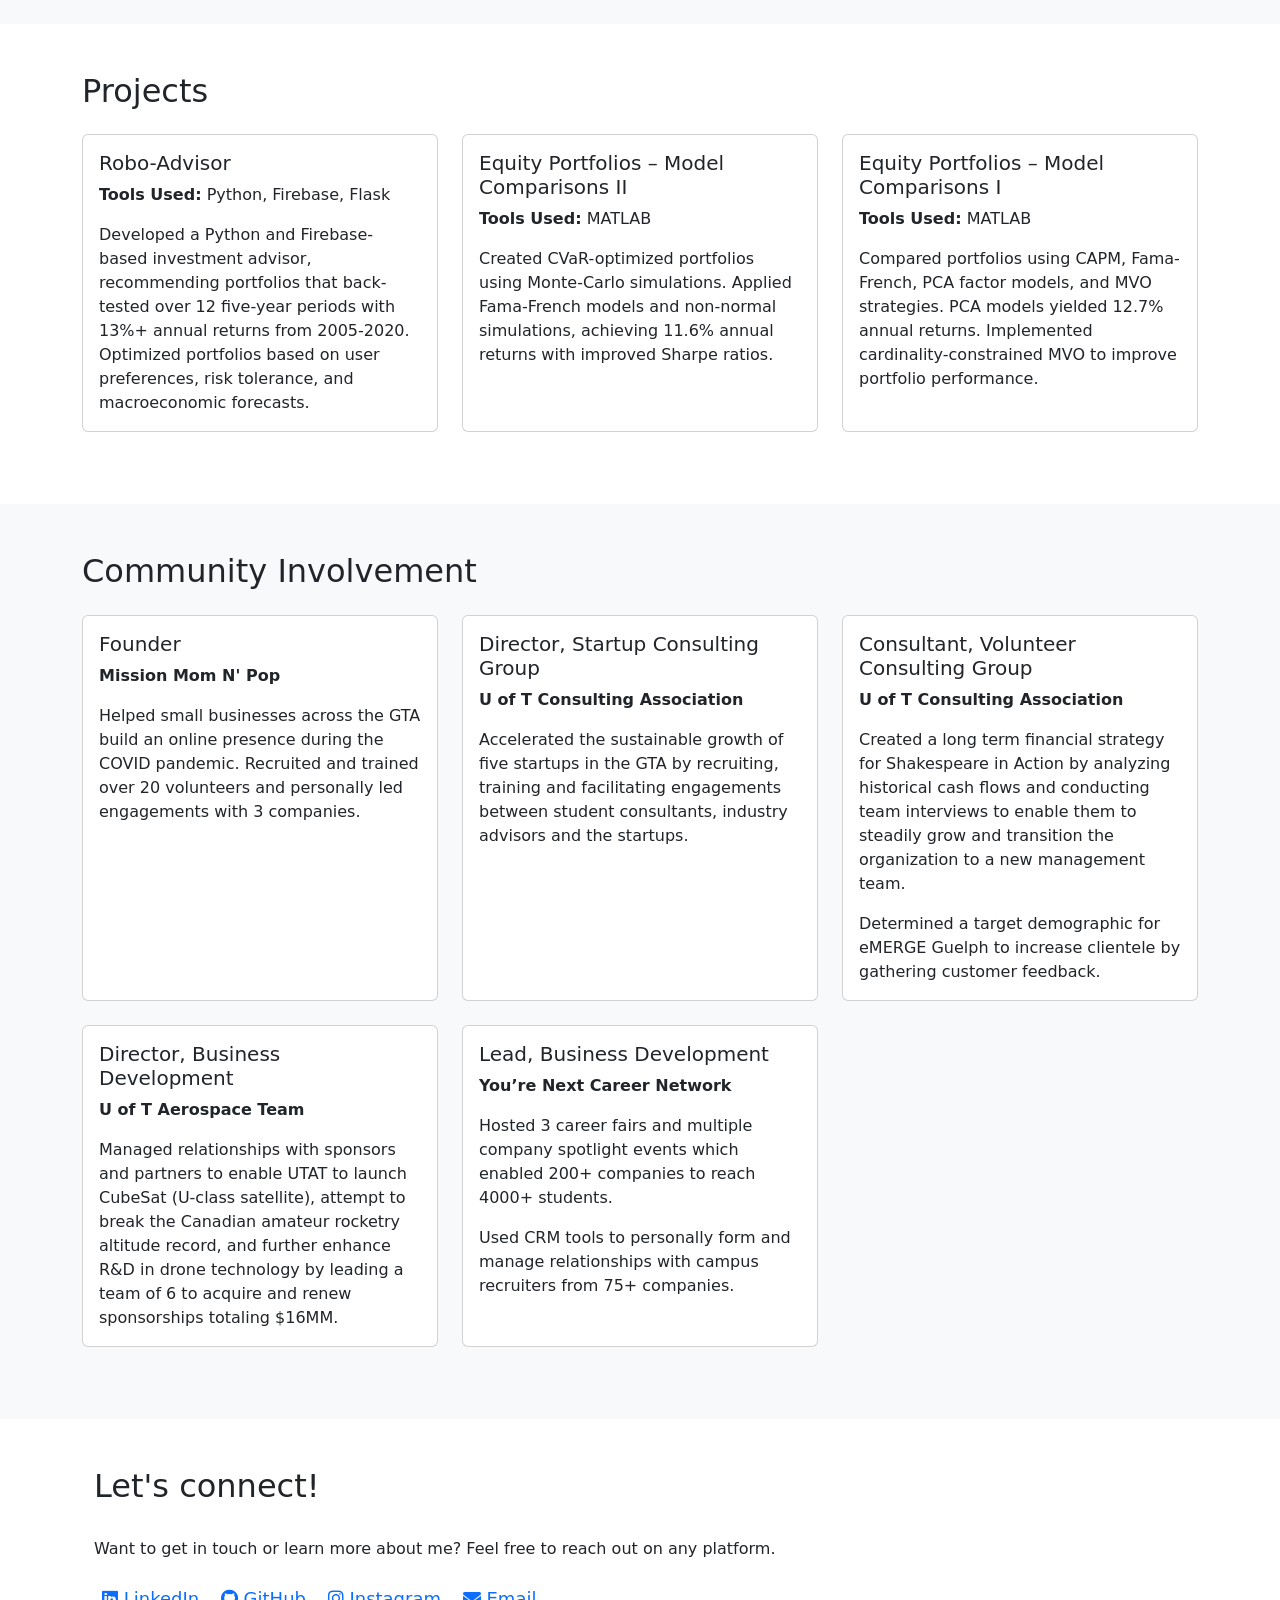
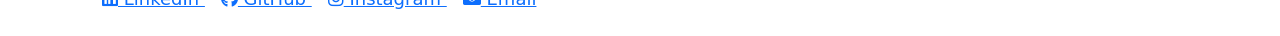
==== commit 9cf09158: "resume changes" ====
--- a/index.html
+++ b/index.html
@@ -129,7 +129,7 @@
                     </div>
                 </div>
                 <!-- Job 2 -->
-                <div class="timeline-item">
+                <!-- <div class="timeline-item">
                     <div class="timeline-date">Aug 2022</div>
                     <div class="timeline-dot"></div>
                     <div class="timeline-content">
@@ -159,7 +159,7 @@
                             </ul>
                         </div>
                     </div>
-                </div>
+                </div> -->
                 <!-- Job 3 -->
                 <div class="timeline-item">
                     <div class="timeline-date">Oct 2021</div>
@@ -218,10 +218,7 @@
                         <div class="collapse multi-collapse" id="job4">
                             <ul>
                                 <li>
-                                    Optimized marketing spend by analyzing customer journeys across 10 digital marketing channels and developing a marketing attribution framework using Python and R
-                                </li>
-                                <li>
-                                    Delivered a 25 page thesis comparing Shapley Value Models with other heuristic martketing attribution models
+                                    Optimized marketing spend by analyzing customer journeys across 10 digital marketing channels and developing a marketing attribution framework using Python and R comparing Shapley Value Models with other heuristic martketing attribution models
                                 </li>
                             </ul>
                         </div>
@@ -351,7 +348,7 @@
                         <div class="card-body">
                             <h5 class="card-title">Founder</h5>
                             <p class="card-text"><strong>Mission Mom N' Pop</strong></p>
-                            <p class="card-text">Helped small businesses across the GTA build an online presence during the COVID pandemic. Recruited and trained over 20 volunteers and peresonally led engagements with 3 companies.</p>
+                            <p class="card-text">Helped small businesses across the GTA build an online presence during the COVID pandemic. Recruited and trained over 20 volunteers and personally led engagements with 3 companies.</p>
                         </div>
                     </div>
                 </div>
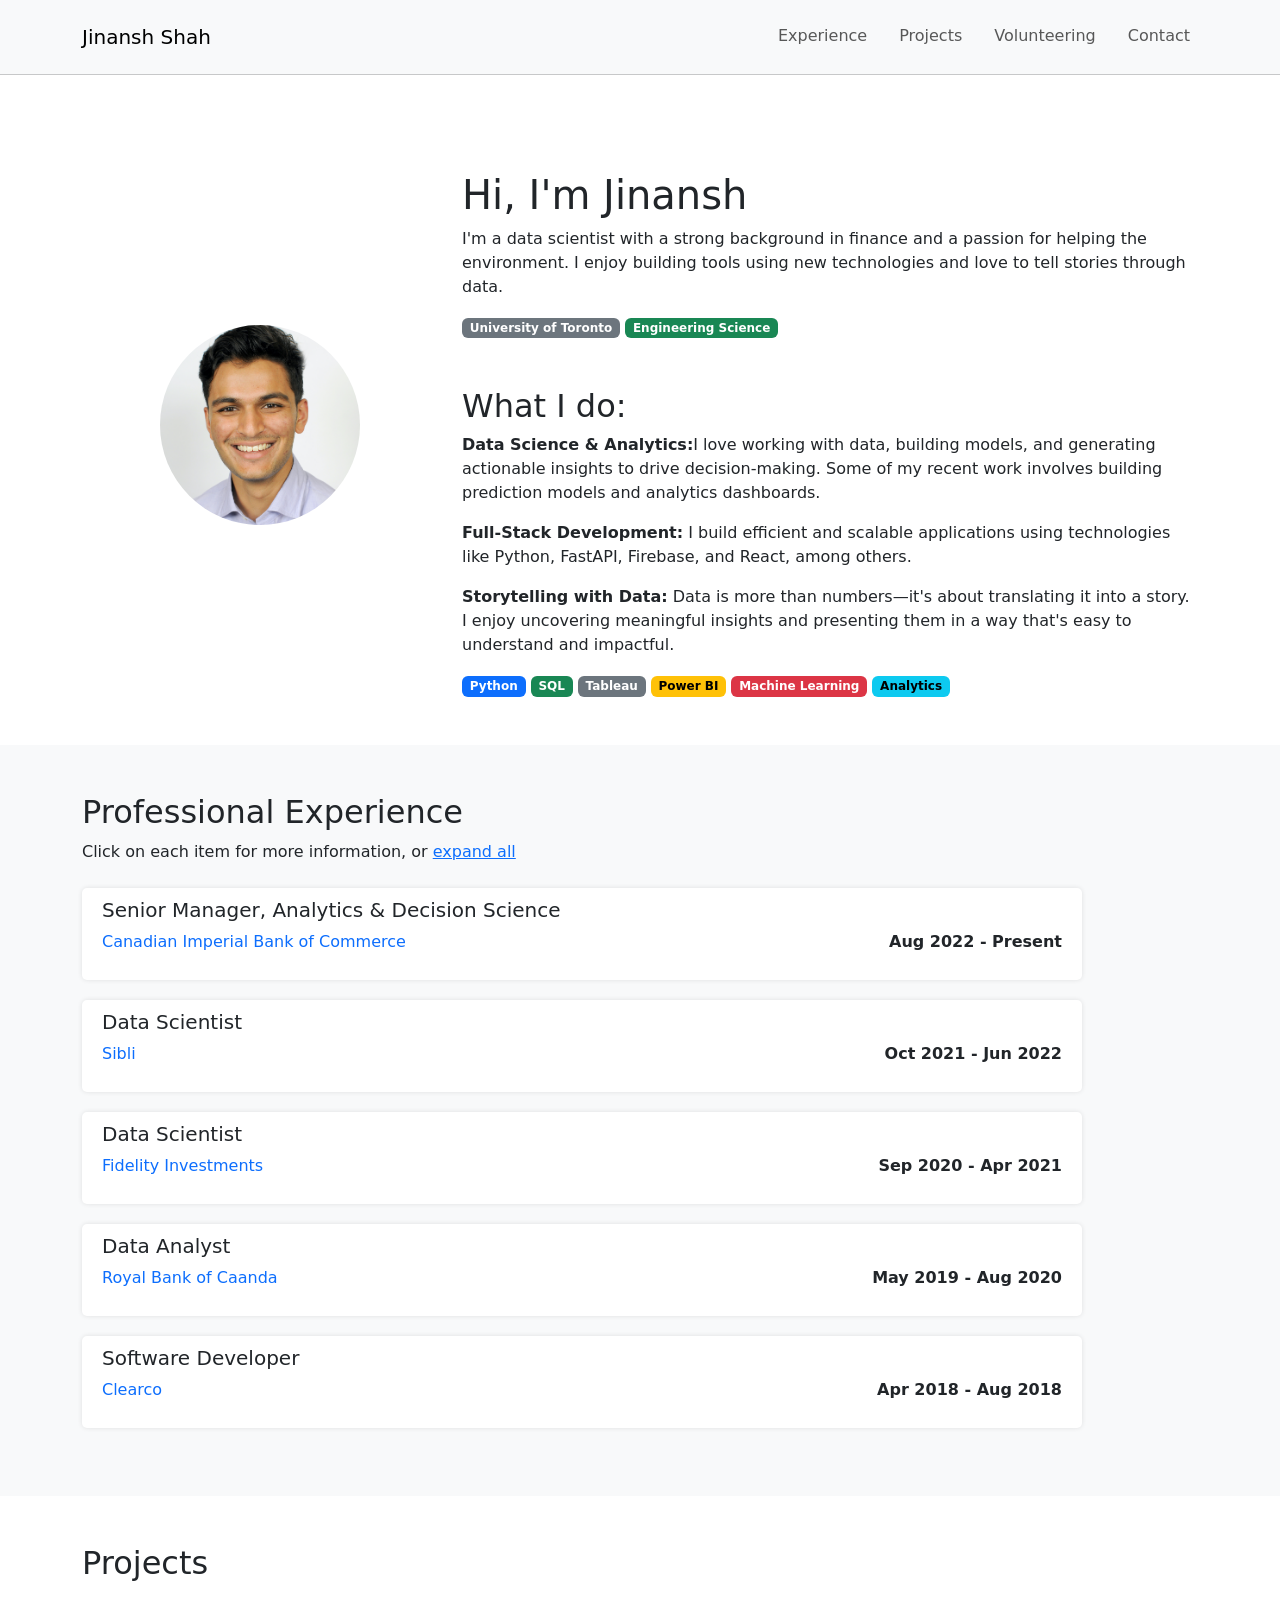
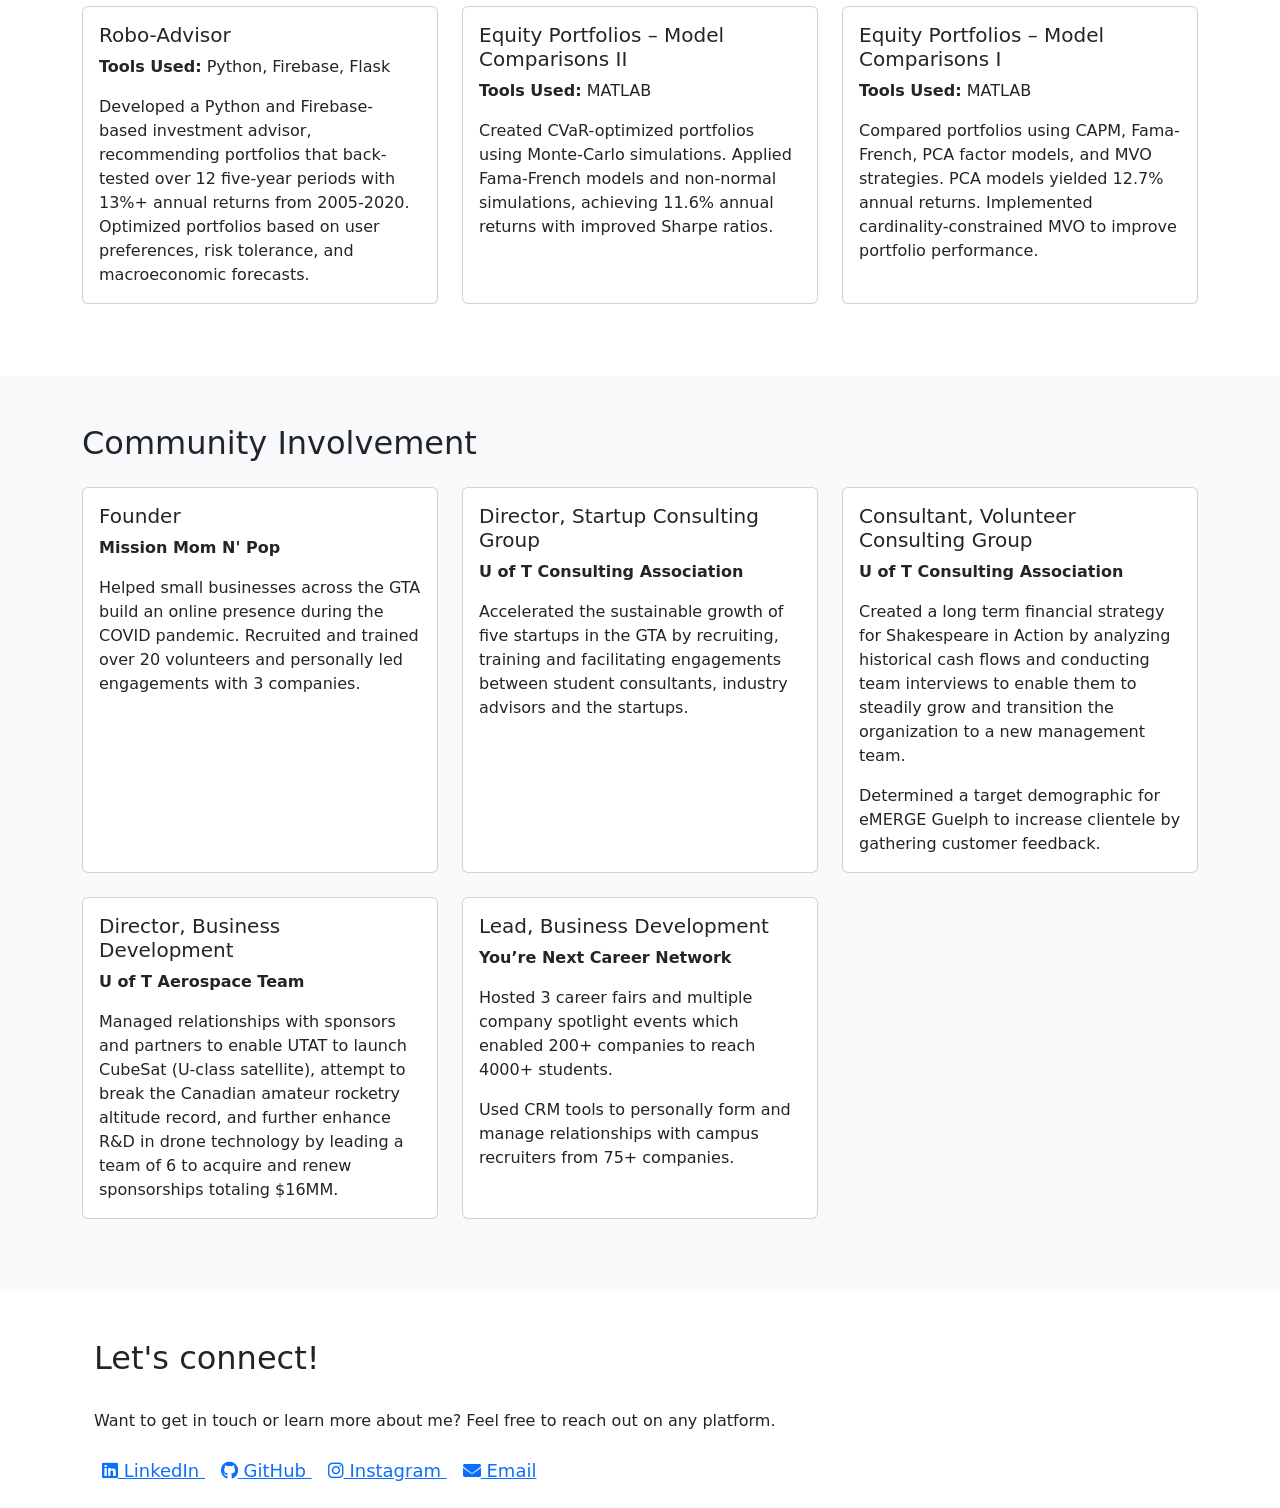
==== commit a69d67dd: "commenting error" ====
--- a/index.html
+++ b/index.html
@@ -139,11 +139,9 @@
                                 Data Scientist
                             </h5>
                             <div class="d-flex justify-content-between align-items-center">
-                                <!-- Link to Company -->
                                 <a href="https://www.fisglobal.com/" class="link-primary link-underline-opacity-0 me-1" target="_blank">
                                     <p>FIS Global</p>
                                 </a>
-                                <!-- Duration -->
                                 <p><strong>Aug 2022 - Present</strong> </p>
                             </div>
                             
